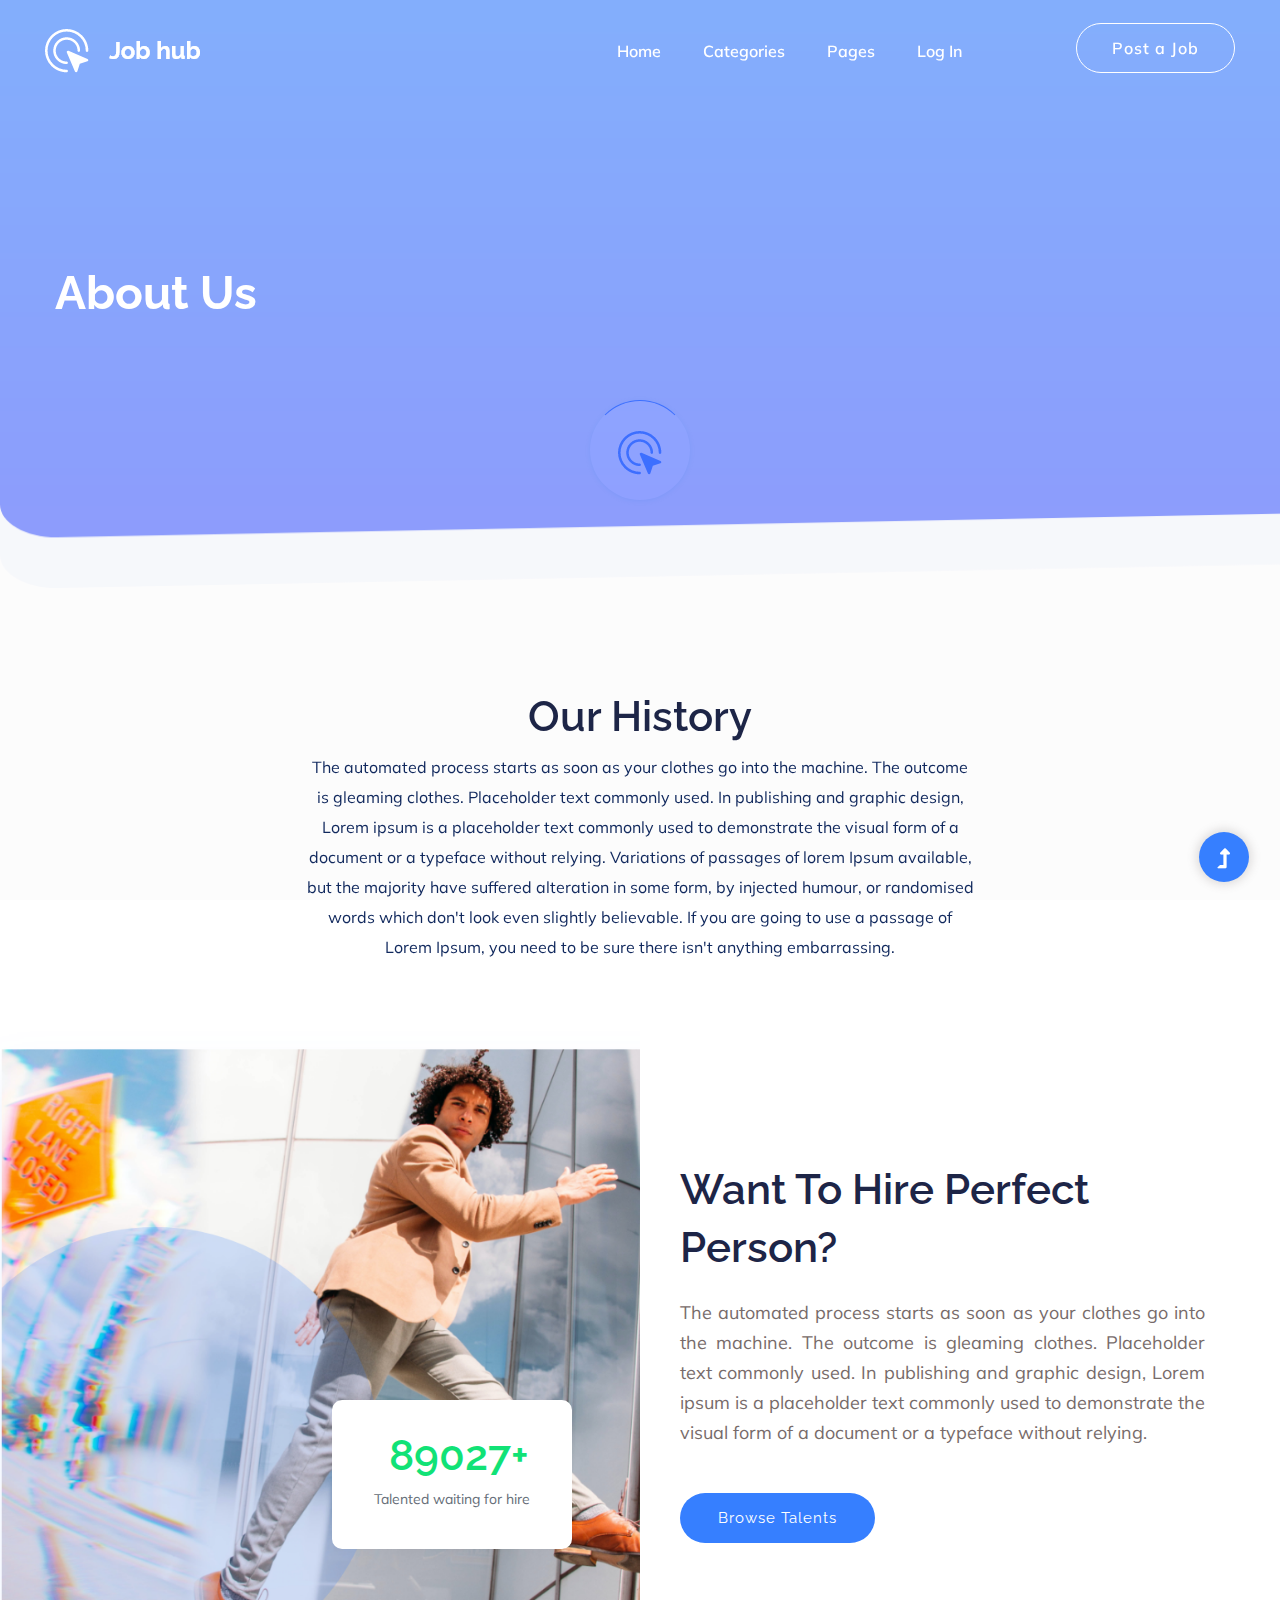
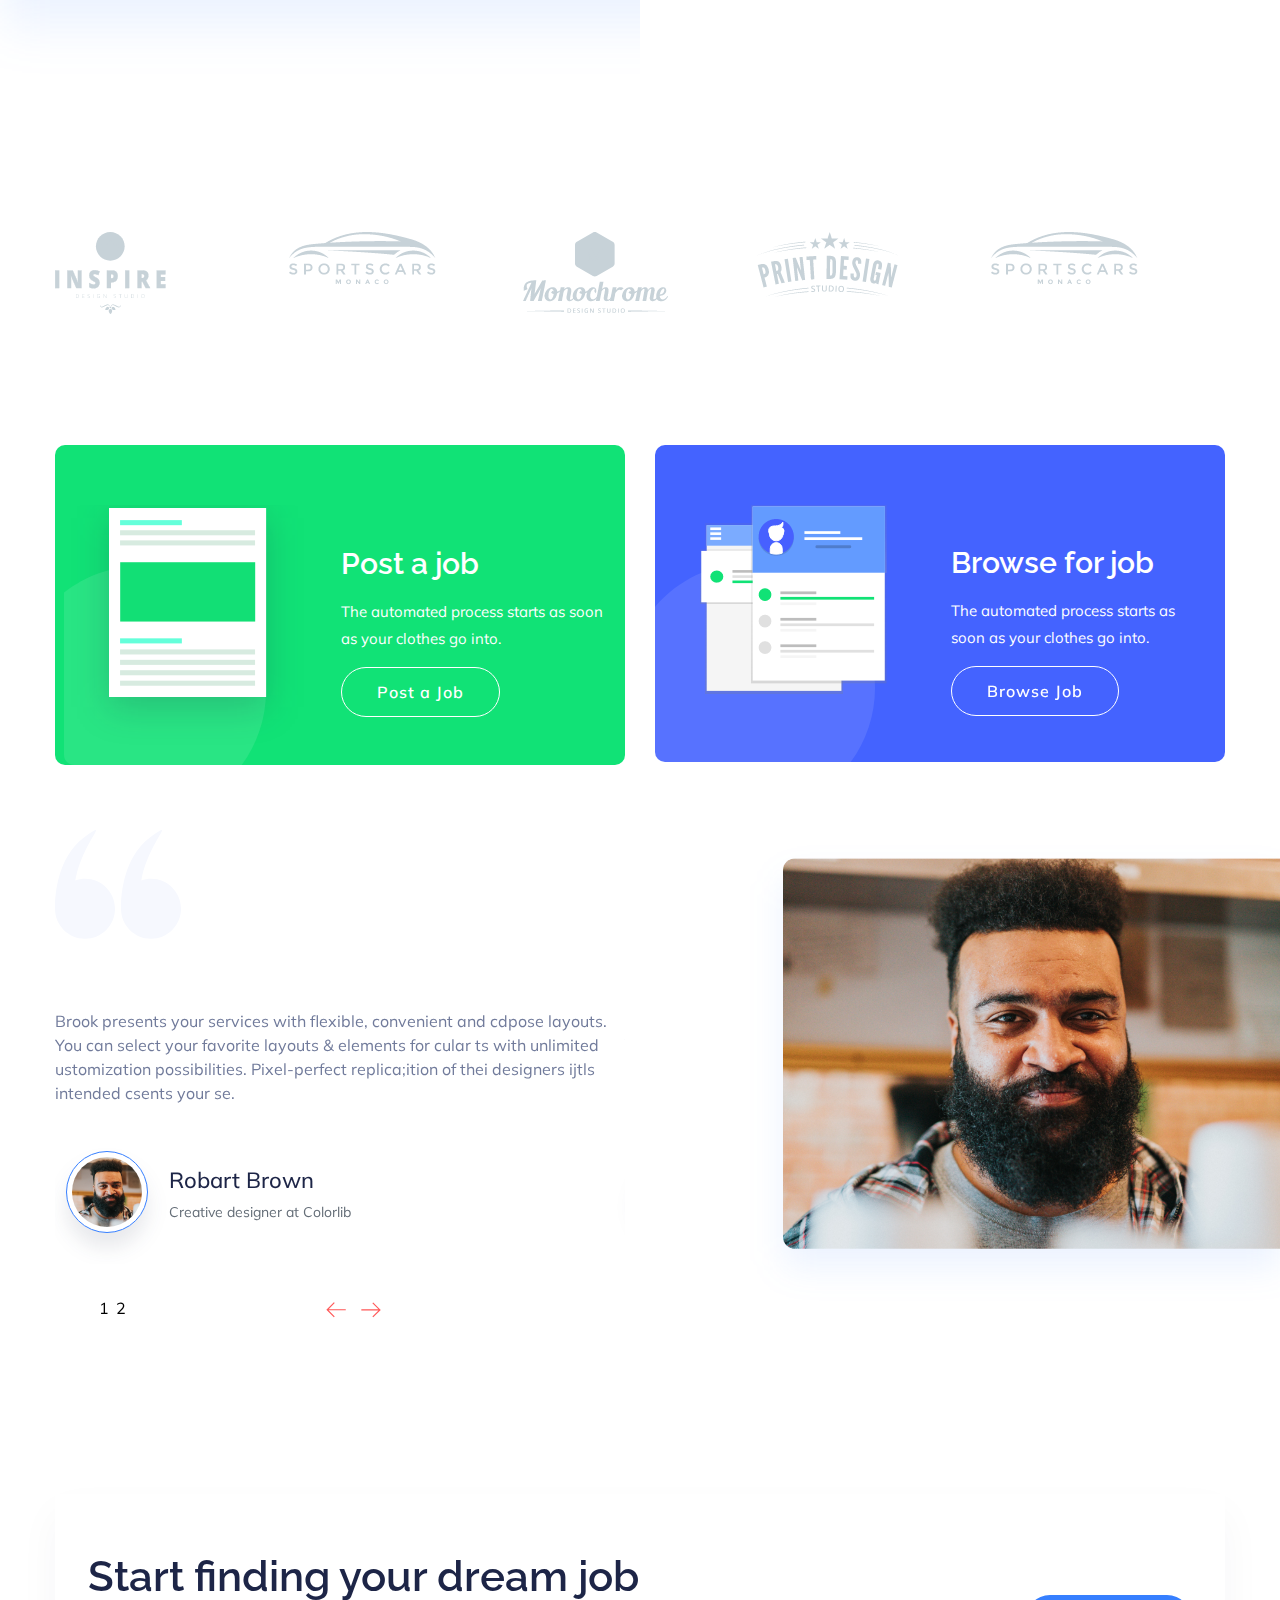
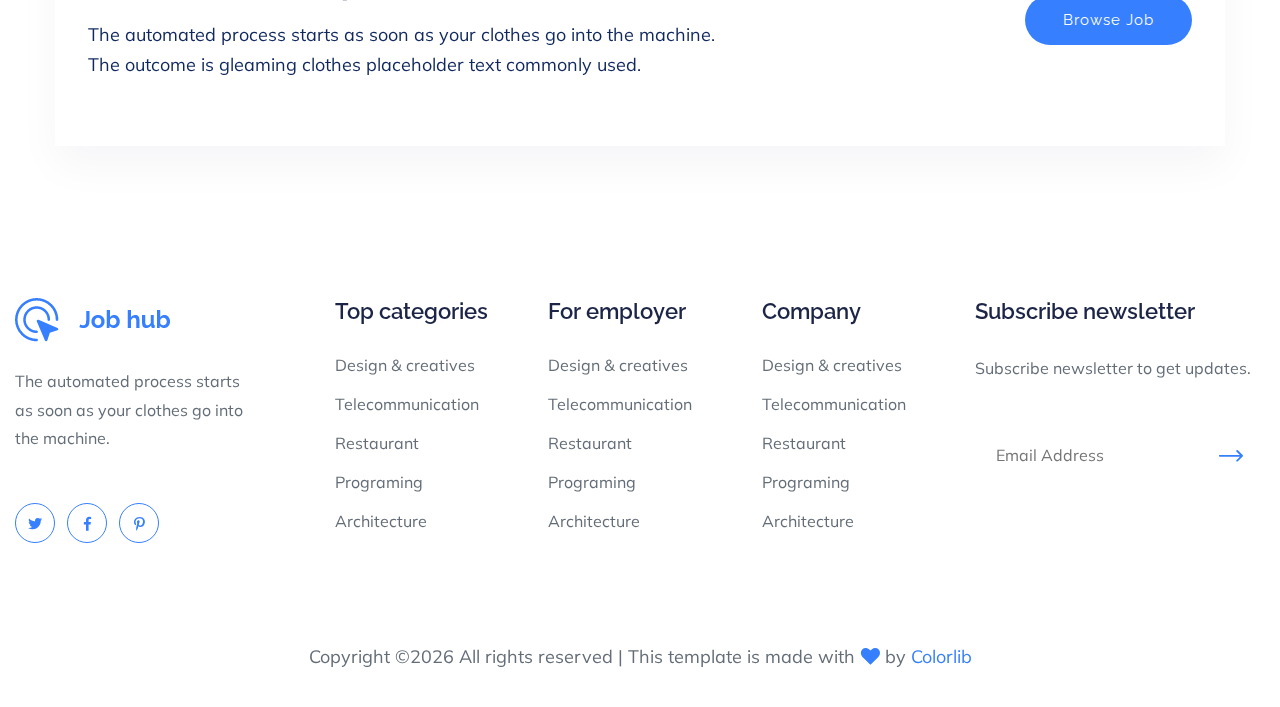
==== about.html @ 9e0176bd "first commit" ====
<!doctype html>
<html class="no-js" lang="zxx">
<head>
    <meta charset="utf-8">
    <meta http-equiv="x-ua-compatible" content="ie=edge">
    <title>Job board | Template</title>
    <meta name="description" content="">
    <meta name="viewport" content="width=device-width, initial-scale=1">
    <link rel="manifest" href="site.webmanifest">
    <link rel="shortcut icon" type="image/x-icon" href="assets/img/favicon.ico">

    <!-- CSS here -->
    <link rel="stylesheet" href="assets/css/bootstrap.min.css">
    <link rel="stylesheet" href="assets/css/owl.carousel.min.css">
    <link rel="stylesheet" href="assets/css/slicknav.css">
    <link rel="stylesheet" href="assets/css/flaticon.css">
    <link rel="stylesheet" href="assets/css/progressbar_barfiller.css">
    <link rel="stylesheet" href="assets/css/gijgo.css">
    <link rel="stylesheet" href="assets/css/animate.min.css">
    <link rel="stylesheet" href="assets/css/animated-headline.css">
    <link rel="stylesheet" href="assets/css/magnific-popup.css">
    <link rel="stylesheet" href="assets/css/fontawesome-all.min.css">
    <link rel="stylesheet" href="assets/css/themify-icons.css">
    <link rel="stylesheet" href="assets/css/slick.css">
    <link rel="stylesheet" href="assets/css/nice-select.css">
    <link rel="stylesheet" href="assets/css/style.css">
</head>
<body>
    <!-- ? Preloader Start -->
    <div id="preloader-active">
        <div class="preloader d-flex align-items-center justify-content-center">
            <div class="preloader-inner position-relative">
                <div class="preloader-circle"></div>
                <div class="preloader-img pere-text">
                    <img src="assets/img/logo/loder.png" alt="">
                </div>
            </div>
        </div>
    </div>
    <!-- Preloader Start -->
    <header>
        <!-- Header Start -->
        <div class="header-area header-transparent">
            <div class="main-header ">
                <div class="header-bottom  header-sticky">
                    <div class="container-fluid">
                        <div class="row align-items-center">
                            <!-- Logo -->
                            <div class="col-xl-2 col-lg-2">
                                <div class="logo">
                                    <a href="index.html"><img src="assets/img/logo/logo.png" alt=""></a>
                                </div>
                            </div>
                            <div class="col-xl-10 col-lg-10">
                                <div class="menu-wrapper  d-flex align-items-center justify-content-end">
                                    <!-- Main-menu -->
                                    <div class="main-menu d-none d-lg-block">
                                        <nav>
                                            <ul id="navigation">                                                                                          
                                                <li><a href="index.html">Home</a></li>
                                                <li><a href="categori.html">Categories</a></li>
                                                <li><a href="#">Pages</a>
                                                    <ul class="submenu">
                                                        <li><a href="about.html">about</a></li>
                                                        <li><a href="blog.html">Blog</a></li>
                                                        <li><a href="blog_details.html">Blog Details</a></li>
                                                        <li><a href="elements.html">Element</a></li>
                                                    </ul>
                                                </li>
                                                <li><a href="login.html">Log in</a></li>
                                            </ul>
                                        </nav>
                                    </div>
                                    <!-- Header-btn -->
                                    <div class="header-right-btn d-none d-lg-block ml-65">
                                        <a href="contact.html" class="border-btn">Post a Job</a>
                                    </div>
                                </div>
                            </div> 
                            <!-- Mobile Menu -->
                            <div class="col-12">
                                <div class="mobile_menu d-block d-lg-none"></div>
                            </div>
                        </div>
                    </div>
                </div>
            </div>
        </div>
        <!-- Header End -->
    </header>
    <main>
        <!-- Hero Area Start-->
        <div class="slider-area2">
            <div class="single-slider slider-height3 d-flex align-items-center">
                <div class="container">
                    <div class="row">
                        <div class="col-xl-8 col-lg-9">
                            <!-- Hero Caption -->
                            <div class="hero__caption hero__caption2">
                                <h1>About Us</h1>
                            </div>
                        </div>
                    </div>
                </div>
            </div>
        </div>
        <!--Hero Area End-->
        <!-- History -->
        <div class="about-history pb-top">
            <div class="container">
                <div class="row justify-content-center">
                    <div class="col-xl-7 col-lg-8">
                        <!-- Section Tittle -->
                        <div class="section-tittle text-center mb-40">
                            <h2>Our history</h2>
                            <p>The automated process starts as soon as your clothes go into the machine. The outcome is gleaming clothes. Placeholder text commonly used. In publishing and graphic design, Lorem ipsum is a placeholder text commonly used to demonstrate the visual form of a document or a typeface without relying. Variations of passages of lorem Ipsum available, but the majority have suffered alteration in some form, by injected humour, or randomised words which don't look even slightly believable. If you are going to use a passage of Lorem Ipsum, you need to be sure there isn't anything embarrassing.</p>
                        </div>
                    </div>
                </div>
            </div>
        </div>

        <!--? About Area Start-->
        <section class="about-area fix">
            <!--Right Contents  -->
            <div class="about-img">
                <div class="info-man text-center">
                    <div class="head-cap">
                        <h3>89027+</h3>
                    </div>
                    <p>Talented waiting for hire</p>
                </div>
            </div>
            <!-- left Contents -->
            <div class="about-details">
                <div class="right-caption">
                    <!-- Section Tittle -->
                    <div class="section-tittle mb-20">
                        <h2>Want to hire perfect person?</h2>
                    </div>
                    <div class="about-more">
                        <p class="mb-45 pera-bottom">The automated process starts as soon as your clothes go into the machine. The outcome is gleaming clothes. Placeholder text commonly used. In publishing and graphic design, Lorem ipsum is a placeholder text commonly used to demonstrate the visual form of a document or a typeface without relying.</p>
                        <a href="#" class="btn">Browse Talents</a>
                    </div>
                </div>
            </div>
        </section>
        <!-- About Area End-->

        <!--? Brand Area Start -->
        <div class="brand-area section-padding40">
            <div class="container">
                <div class="brand-active brand-border">
                    <div class="single-brand">
                        <img src="assets/img/gallery/brand1.png" alt="">
                    </div>
                    <div class="single-brand">
                        <img src="assets/img/gallery/brand2.png" alt="">
                    </div>
                    <div class="single-brand">
                        <img src="assets/img/gallery/brand3.png" alt="">
                    </div>
                    <div class="single-brand">
                        <img src="assets/img/gallery/brand4.png" alt="">
                    </div>
                    <div class="single-brand">
                        <img src="assets/img/gallery/brand2.png" alt="">
                    </div>
                    <div class="single-brand">
                        <img src="assets/img/gallery/brand5.png" alt="">
                    </div>
                    <div class="single-brand">
                        <img src="assets/img/gallery/brand4.png" alt="">
                    </div>
                    <div class="single-brand">
                        <img src="assets/img/gallery/brand4.png" alt="">
                    </div>
                </div>
            </div>
        </div>
        <!-- Brand Area End -->

        <!--? job Post Start -->
        <section class="job-post  pt-top section-bg2">
            <div class="container">
                <div class="row">
                    <div class="col-lg-6 ">
                        <div class="single-features mb-40 pt-60">
                            <div class="job-post-banner">
                                <img src="assets/img/gallery/job-pos-banner1.png" alt="">
                            </div>
                            <div class="features-caption">
                                <h3>Post a job</h3>
                                <p>The automated process starts as soon as your clothes go into.</p>
                                <a href="#" class="border-btn">Post a Job</a>
                            </div>
                        </div>
                    </div>
                    <div class="col-lg-6 ">
                        <div class="single-features single-features2 mb-40 pt-60">
                            <div class="job-post-banner">
                                <img src="assets/img/gallery/job-pos-banner2.png" alt="">
                            </div>
                            <div class="features-caption">
                                <h3>Browse for job</h3>
                                <p>The automated process starts as soon as your clothes go into.</p>
                                <a href="#" class="border-btn">Browse Job</a>
                            </div>
                        </div>
                    </div>
                </div>  
            </div>
        </section>
        <!-- job Post End -->
        <!--? Testimonial Area Start -->
        <section class="about-area2 testimonial-area fix">
            <div class="container">
                <div class="row align-items-center">
                    <div class=" col-lg-6 col-md-9 col-sm-9">
                        <div class="about-caption">
                            <!-- Testimonial Start -->
                            <div class="h1-testimonial-active dot-style">
                                <!-- Single Testimonial -->
                                <div class="single-testimonial">
                                    <div class="testimonial-caption">
                                        <img src="assets/img/icon/quotes-sign.png" alt="" class="quotes-sign">
                                        <p>Brook presents your services with flexible, convenient and cdpose layouts. You can select your favorite layouts & elements for cular ts with unlimited ustomization possibilities. Pixel-perfect replica;ition of thei designers ijtls intended csents your se.</p>
                                    </div>
                                    <!-- founder -->
                                    <div class="testimonial-founder d-flex align-items-center">
                                        <div class="founder-img">
                                            <img src="assets/img/icon/Homepage_testi.png" alt="">
                                        </div>
                                        <div class="founder-text">
                                            <span>Robart Brown</span>
                                            <p>Creative designer at Colorlib</p>
                                        </div>
                                    </div>
                                </div>
                                <!-- Single Testimonial -->
                                <div class="single-testimonial">
                                    <div class="testimonial-caption">
                                        <img src="assets/img/icon/quotes-sign.png" alt="" class="quotes-sign">
                                        <p>Brook presents your services with flexible, convenient and cdpose layouts. You can select your favorite layouts & elements for cular ts with unlimited ustomization possibilities. Pixel-perfect replica;ition of thei designers ijtls intended csents your se.</p>
                                    </div>
                                    <!-- founder -->
                                    <div class="testimonial-founder d-flex align-items-center">
                                        <div class="founder-img">
                                            <img src="assets/img/icon/Homepage_testi.png" alt="">
                                        </div>
                                        <div class="founder-text">
                                            <span>Robart Brown</span>
                                            <p>Creative designer at Colorlib</p>
                                        </div>
                                    </div>
                                </div>
                            </div>
                            <!-- Testimonial End -->
                        </div>
                    </div>
                </div>
            </div>
            <!-- about-img -->
            <div class="about-img2 pt-20">
                <img src="assets/img/gallery/testimonail.png" alt="">
            </div>
        </section>
        <!--? Testimonial Area End -->
        <!--? Want To work 01-->
        <section class="wantToWork-area">
            <div class="container">
                <div class="wants-wrapper w-padding2">
                    <div class="row align-items-center justify-content-between">
                        <div class="col-xl-7 col-lg-9 col-md-8">
                            <div class="wantToWork-caption wantToWork-caption2">
                                <h2>Start finding your dream job</h2>
                                <p>The automated process starts as soon as your clothes go into the machine. The outcome is gleaming clothes placeholder text commonly used.</p>
                            </div>
                        </div>
                        <div class="col-xl-2 col-lg-3 ">
                            <a href="#" class="btn f-right wantToWork-btn">Browse Job</a>
                        </div>
                    </div>
                </div>
            </div>
        </section>
        <!-- Want To work End -->
    </main>
    <footer>
        <div class="footer-wrappper pl-100 pr-100 section-bg" data-background="assets/img/gallery/footer-bg.png">
           <!-- Footer Start-->
           <div class="footer-area footer-padding">
               <div class="container-fluid">
                   <div class="row">
                       <div class="col-xl-3 col-lg-5 col-md-4 col-sm-6">
                           <div class="single-footer-caption mb-50">
                               <div class="single-footer-caption mb-30">
                                   <!-- logo -->
                                   <div class="footer-logo mb-25">
                                       <a href="index.html"><img src="assets/img/logo/logo2_footer.png" alt=""></a>
                                   </div>
                                   <div class="footer-tittle">
                                       <div class="footer-pera">
                                           <p>The automated process starts as  soon as your clothes go into the machine.</p>
                                       </div>
                                   </div>
                                   <!-- social -->
                                   <div class="footer-social">
                                       <a href="#"><i class="fab fa-twitter"></i></a>
                                       <a href="https://bit.ly/sai4ull"><i class="fab fa-facebook-f"></i></a>
                                       <a href="#"><i class="fab fa-pinterest-p"></i></a>
                                   </div>
                               </div>
                           </div>
                       </div>
                       <div class="col-xl-2 col-lg-3 col-md-4 col-sm-5">
                           <div class="single-footer-caption mb-50">
                               <div class="footer-tittle">
                                   <h4>Top categories</h4>
                                   <ul>
                                       <li><a href="#">Design & creatives</a></li>
                                       <li><a href="#">Telecommunication</a></li>
                                       <li><a href="#">Restaurant</a></li>
                                       <li><a href="#">Programing</a></li>
                                       <li><a href="#">Architecture</a></li>
                                   </ul>
                               </div>
                           </div>
                       </div>
                       <div class="col-xl-2 col-lg-3 col-md-4 col-sm-6">
                           <div class="single-footer-caption mb-50">
                               <div class="footer-tittle">
                                   <h4>For employer</h4>
                                   <ul>
                                       <li><a href="#">Design & creatives</a></li>
                                       <li><a href="#">Telecommunication</a></li>
                                       <li><a href="#">Restaurant</a></li>
                                       <li><a href="#">Programing</a></li>
                                       <li><a href="#">Architecture</a></li>
                                   </ul>
                               </div>
                           </div>
                       </div>
                       <div class="col-xl-2 col-lg-4 col-md-4 col-sm-6">
                           <div class="single-footer-caption mb-50">
                               <div class="footer-tittle">
                                   <h4>Company</h4>
                                   <ul>
                                       <li><a href="#">Design & creatives</a></li>
                                       <li><a href="#">Telecommunication</a></li>
                                       <li><a href="#">Restaurant</a></li>
                                       <li><a href="#">Programing</a></li>
                                       <li><a href="#">Architecture</a></li>
                                   </ul>
                               </div>
                           </div>
                       </div>
                       <div class="col-xl-3 col-lg-4 col-md-4 col-sm-6">
                           <div class="single-footer-caption mb-50">
                               <div class="footer-tittle mb-50">
                                   <h4>Subscribe newsletter</h4>
                                   <p>Subscribe newsletter to get updates.</p>
                               </div>
                               <!-- Form -->
                               <div class="footer-form" >
                                   <div id="mc_embed_signup">
                                       <form target="_blank" action="https://spondonit.us12.list-manage.com/subscribe/post?u=1462626880ade1ac87bd9c93a&amp;id=92a4423d01"
                                       method="get" class="subscribe_form relative mail_part">
                                       <input type="email" name="email" id="newsletter-form-email" placeholder="Email Address"
                                       class="placeholder hide-on-focus" onfocus="this.placeholder = ''"
                                       onblur="this.placeholder = ' Email Address '">
                                       <div class="form-icon">
                                           <button type="submit" name="submit" id="newsletter-submit"
                                           class="email_icon newsletter-submit button-contactForm"><img src="assets/img/gallery/form.png" alt=""></button>
                                       </div>
                                       <div class="mt-10 info"></div>
                                   </form>
                               </div>
                           </div>
                       </div>
                   </div>
               </div>
           </div>
       </div>
       <!-- footer-bottom area -->
       <div class="footer-bottom-area">
           <div class="container">
               <div class="footer-border">
                   <div class="row d-flex align-items-center">
                       <div class="col-xl-12 ">
                           <div class="footer-copy-right text-center">
                               <p><!-- Link back to Colorlib can't be removed. Template is licensed under CC BY 3.0. -->
                                  Copyright &copy;<script>document.write(new Date().getFullYear());</script> All rights reserved | This template is made with <i class="fa fa-heart" aria-hidden="true"></i> by <a href="https://colorlib.com" target="_blank">Colorlib</a>
                                  <!-- Link back to Colorlib can't be removed. Template is licensed under CC BY 3.0. --></p>
                              </div>
                          </div>
                      </div>
                  </div>
              </div>
          </div>
          <!-- Footer End-->
      </div>
  </footer>
  <!-- Scroll Up -->
  <div id="back-top" >
    <a title="Go to Top" href="#"> <i class="fas fa-level-up-alt"></i></a>
</div>

<!-- JS here -->

<script src="./assets/js/vendor/modernizr-3.5.0.min.js"></script>
<!-- Jquery, Popper, Bootstrap -->
<script src="./assets/js/vendor/jquery-1.12.4.min.js"></script>
<script src="./assets/js/popper.min.js"></script>
<script src="./assets/js/bootstrap.min.js"></script>
<!-- Jquery Mobile Menu -->
<script src="./assets/js/jquery.slicknav.min.js"></script>

<!-- Jquery Slick , Owl-Carousel Plugins -->
<script src="./assets/js/owl.carousel.min.js"></script>
<script src="./assets/js/slick.min.js"></script>
<!-- One Page, Animated-HeadLin -->
<script src="./assets/js/wow.min.js"></script>
<script src="./assets/js/animated.headline.js"></script>
<script src="./assets/js/jquery.magnific-popup.js"></script>

<!-- Date Picker -->
<script src="./assets/js/gijgo.min.js"></script>
<!-- Nice-select, sticky -->
<script src="./assets/js/jquery.nice-select.min.js"></script>
<script src="./assets/js/jquery.sticky.js"></script>
<!-- Progress -->
<script src="./assets/js/jquery.barfiller.js"></script>

<!-- counter , waypoint,Hover Direction -->
<script src="./assets/js/jquery.counterup.min.js"></script>
<script src="./assets/js/waypoints.min.js"></script>
<script src="./assets/js/jquery.countdown.min.js"></script>
<script src="./assets/js/hover-direction-snake.min.js"></script>

<!-- contact js -->
<script src="./assets/js/contact.js"></script>
<script src="./assets/js/jquery.form.js"></script>
<script src="./assets/js/jquery.validate.min.js"></script>
<script src="./assets/js/mail-script.js"></script>
<script src="./assets/js/jquery.ajaxchimp.min.js"></script>

<!-- Jquery Plugins, main Jquery -->	
<script src="./assets/js/plugins.js"></script>
<script src="./assets/js/main.js"></script>

</body>
</html>
---- assets/css/flaticon.css ----
/*
  	Flaticon icon font: Flaticon
  	Creation date: 02/06/2020 05:24
  	*/

@font-face {
  font-family: "Flaticon";
  src: url("../fonts/Flaticon.eot");
  src: url("../fonts/Flaticon.eot?#iefix") format("embedded-opentype"),
       url("../fonts/Flaticon.woff2") format("woff2"),
       url("../fonts/Flaticon.woff") format("woff"),
       url("../fonts/Flaticon.ttf") format("truetype"),
       url("../fonts/Flaticon.svg#Flaticon") format("svg");
  font-weight: normal;
  font-style: normal;
}

@media screen and (-webkit-min-device-pixel-ratio:0) {
  @font-face {
    font-family: "Flaticon";
    src: url("../fonts/Flaticon.svg#Flaticon") format("svg");
  }
}

[class^="flaticon-"]:before, [class*=" flaticon-"]:before,
[class^="flaticon-"]:after, [class*=" flaticon-"]:after {   
  font-family: Flaticon;
font-style: normal;
}

.flaticon-null:before { content: "\f100"; }
.flaticon-null-1:before { content: "\f101"; }
.flaticon-gear:before { content: "\f102"; }
.flaticon-think:before { content: "\f103"; }
---- assets/css/progressbar_barfiller.css ----
/* Custom Code skills */
.single-skill{
  display: flex;
}

.single-skill span {
	color: #79838b;
	font-size: 13px;
	font-weight: 300;
	letter-spacing: 0;
	margin-bottom: 14px;
	display: block;
}
.single-skill .bar-progress {
	width: 100%;
}
.single-skill .bar-title {
  width: 20%;
  margin-bottom: 19px;
}

.skills-content {
  padding-top: 200px;
  padding-left: 70px;
}

.skills-shape-bg {
  height: 651px;
  width: 868px;
  position: absolute;
  content: "";
  border: 2px solid #4d4d4d;
  left: 40%;
  top: 255px;
}

.skills-shape-bg::before {
  position: absolute;
  content: "";
  height: 465px;
  width: 300px;
  border: 2px solid #4d4d4d;
  left: -35%;
  top: 50%;
  transform: translateY(-50%);
  border-right: 0;
}



/* Default */
.barfiller {
	width: 100%;
	height: 10px;
	background: #f6f9fc;
  position: relative;
  border-radius: 5px;
}

.barfiller .fill {
  display: block;
  position: relative;
  width: 0px;
  height: 100%;
  background: #333;
  z-index: 1;
  border-radius: 5px;
}

.barfiller .tipWrap { display: none; }

.barfiller .tip {
  margin-top: -28px;
  padding: 2px 4px;
  font-size: 16px;
  color: #09cc7f;
  left: 0px;
  position: absolute;
  z-index: 2;
  background: transparent;
  font-weight: 800;
}

.barfiller .tip:after {
  border: solid;
  border-color: rgba(0,0,0,.8) transparent;
  border-width: 6px 6px 0 6px;
  content: "";
  display: block;
  position: absolute;
  left: 9px;
  top: 100%;
  z-index: 9;
  display: none;
  
}
---- assets/css/gijgo.css ----
.gj-button {
    background-color: #f5f5f5;
    border: 1px solid #ddd;
    color: #000;
    border-radius: 3px;
    padding: 6px 10px;
    cursor: pointer;
}

.gj-unselectable {
    -webkit-touch-callout: none;
    -webkit-user-select: none;
    -khtml-user-select: none;
    -moz-user-select: none;
    -ms-user-select: none;
    user-select: none;
}

.gj-row {
    display: -webkit-box;
    display: -ms-flexbox;
    display: flex;
    -ms-flex-wrap: wrap;
    flex-wrap: wrap;
}

.gj-margin-left-5 {
    margin-left: 5px;
}

.gj-margin-left-10 {
    margin-left: 10px;
}

.gj-width-full {
    width: 100%;
}

.gj-cursor-pointer {
    cursor: pointer;
}

.gj-text-align-center {
    text-align: center;
}

.gj-font-size-16 {
    font-size: 16px;
}

.gj-hidden {
    display: none;
}

/** Material Design */
.gj-button-md {
    background: 0 0;
    border: none;
    border-radius: 2px;
    color: rgba(0, 0, 0, 0.87);
    position: relative;
    height: 36px;
    margin: 0;
    min-width: 64px;
    padding: 0 16px;
    display: inline-block;
    font-family: "Roboto","Helvetica","Arial",sans-serif;
    font-size: 1rem;
    font-weight: 500;
    text-transform: uppercase;
    letter-spacing: 0;
    overflow: hidden;
    will-change: box-shadow;
    transition: box-shadow .2s cubic-bezier(.4,0,1,1),background-color .2s cubic-bezier(.4,0,.2,1),color .2s cubic-bezier(.4,0,.2,1);
    outline: none;
    cursor: pointer;
    text-decoration: none;
    text-align: center;
    line-height: 36px;
    vertical-align: middle;
    overflow: hidden;
    -webkit-user-select: none;
    -moz-user-select: none;
    -ms-user-select: none;
    user-select: none;
}

.gj-button-md:hover {
    background-color: rgba(158,158,158,.2);
}

.gj-button-md:disabled {
    color: rgba(0,0,0,.26);
    background: 0 0;
}

.gj-button-md .material-icons,
.gj-button-md .gj-icon {
    vertical-align: middle;
    /*font-size: 1.3rem;
    margin-right: 4px;*/
}

.gj-button-md.gj-button-md-icon {
    width: 24px;
    height: 31px;
    min-width: 24px;
    padding: 0px;
    display: table;
}

.gj-button-md.gj-button-md-icon .material-icons,
.gj-button-md.gj-button-md-icon .gj-icon {
    display: table-cell;
    margin-right: 0px;
    width: 24px;
    height: 24px;
}

.gj-button-md.active {
    background-color: rgba(158,158,158,.4);
}

.gj-button-md-group {
    position: relative;
    display: inline-block;
    vertical-align: middle;
}
.gj-textbox-md {
	/* border: none; */
	/* border-bottom: 1px solid rgba(0,0,0,.42); */
	display: block;
	font-family: "Helvetica","Arial",sans-serif;
	font-size: 16px;
	line-height: 16px;
	/* padding: 4px 0px; */
	margin: 0;
	/* width: 100%; */
	background: 0 0;
	/* text-align: ; */
	color: rgba(0,0,0,.87);
	padding-left: 44px;
	border: 1px solid #dca73a;
	/* padding: 15px 15px; */
	/* text-align: center; */
	width: 177px;
	height: 55px;
	border-radius: 5px;
}
.gj-textbox-md:focus,
.gj-textbox-md:active {
    /* border-bottom: 2px solid rgba(0,0,0,.42); */
    outline: none;
}

.gj-textbox-md::placeholder {
    color: #8e8e8e;
}

.gj-textbox-md:-ms-input-placeholder {
    color: #8e8e8e;
}

.gj-textbox-md::-ms-input-placeholder {
    color: #8e8e8e;
}

.gj-md-spacer-24 {
    min-width: 24px;
    width: 24px;
    display: inline-block;
}

.gj-md-spacer-32 {
    min-width: 32px;
    width: 32px;
    display: inline-block;
}

.gj-modal {
    position: fixed;
    top: 0;
    right: 0;
    bottom: 0;
    left: 0;
    z-index: 1203;
    display: none;
    overflow: hidden;
    -webkit-overflow-scrolling: touch;
    outline: 0;
    background-color: rgba(0, 0, 0, 0.54118);
    transition: 200ms ease opacity;
    will-change: opacity;
}

/* List */
ul.gj-list li [data-role="wrapper"] {
    display: table;
    width: 100%;
}

ul.gj-list li [data-role="checkbox"] {
    display: table-cell;
    vertical-align:middle;
    text-align:center;
}

ul.gj-list li [data-role="image"] {
    display: table-cell;
    vertical-align:middle;
    text-align:center;
}

ul.gj-list li [data-role="display"] {
    display: table-cell;
    vertical-align:middle;
    cursor: pointer;
}

ul.gj-list li [data-role="display"]:empty:before {
  content: "\200b"; /* unicode zero width space character */
}

/* List - Bootstrap */
ul.gj-list-bootstrap {
    padding-left: 0px;
    margin-bottom: 0px;
}

ul.gj-list-bootstrap li {
    padding: 0px;
}

ul.gj-list-bootstrap li [data-role="wrapper"] {
    padding: 0px 10px;
}

ul.gj-list-bootstrap li [data-role="checkbox"] {
    width: 24px;
    padding: 3px;
}

ul.gj-list-bootstrap li [data-role="image"] {
    width: 24px;
    height: 24px;
}

ul.gj-list-bootstrap li [data-role="display"] {
    padding: 8px 0px 8px 4px;
}

.list-group-item.active ul li, .list-group-item.active:focus ul li, .list-group-item.active:hover ul li {
    text-shadow: none;
    color:initial;
}

/* List - Material Design */
ul.gj-list-md {
    padding: 0px;
    list-style: none;
    list-style-type: none;
    line-height: 24px;
    letter-spacing: 0;
    color: #616161; /* Gray 700 */
}

ul.gj-list-md li {
    display: list-item;
    list-style-type: none;
    padding: 0px;
    min-height: unset;
    box-sizing: border-box;
    align-items: center;
    cursor: default;
    overflow: hidden;

    font-family: "Roboto","Helvetica","Arial",sans-serif;
    font-size: 16px;
    font-weight: 400;
    letter-spacing: .04em;
    line-height: 1;
    
    -webkit-flex-direction: row;
    -ms-flex-direction: row;
    flex-direction: row;
    -webkit-flex-wrap: nowrap;
    -ms-flex-wrap: nowrap;
    flex-wrap: nowrap;
}

ul.gj-list-md li [data-role="checkbox"] {
    height: 24px;
    width: 24px;
}

ul.gj-list-md li [data-role="image"] {
    height: 24px;
    width: 24px;
}

ul.gj-list-md li [data-role="display"] {
    padding: 8px 0px 8px 5px;
    order: 0;
    flex-grow: 2;
    text-decoration: none;
    box-sizing: border-box;
    align-items: center;
    text-align: left;
    color: rgba(0,0,0,.87);
}

ul.gj-list-md li.disabled>[data-role="wrapper"]>[data-role="display"] {
    color: #9E9E9E; /* Gray 500 */
}

.gj-list-md-active {
    background: #e0e0e0;
    color: #3f51b5;
}


/* Picker */
.gj-picker {
    position: absolute;
    z-index: 1203;
    background-color: #fff;
}

.gj-picker .selected {
    color: #fff;
}

/* Material Design */
.gj-picker-md {
    font-family: "Roboto","Helvetica","Arial",sans-serif;
    font-size: 16px;
    font-weight: 400;
    letter-spacing: .04em;
    line-height: 1;
    color: rgba(0,0,0,.87);
    border: 1px solid #E0E0E0;
}

.gj-modal .gj-picker-md {
    border: 0px;
}

.gj-picker-md [role="header"] {
    color: rgba(255, 255, 255, 0.54);
    display: flex;
    background: #2196f3;
    align-items: baseline;
    user-select: none;
    justify-content: center;
}

.gj-picker-md [role="footer"] {
    float: right;
    padding: 10px;
}

.gj-picker-md [role="footer"] button.gj-button-md {
    color: #2196f3;
    font-weight: bold;
    font-size: 13px;
}

/* Bootstrap */
.gj-picker-bootstrap {
    border-radius: 4px;
    border: 1px solid #E0E0E0;
}

.gj-picker-bootstrap .selected {
    color: #888;
}

.gj-picker-bootstrap [role="header"] {
    background: #eee;
    color: #AAA;
}
@font-face {
    font-family: 'gijgo-material';
    src: url('../fonts/gijgo-material.eot?235541');
    src: url('../fonts/gijgo-material.eot?235541#iefix') format('embedded-opentype'), url('../fonts/gijgo-material.ttf?235541') format('truetype'), url('../fonts/gijgo-material.woff?235541') format('woff'), url('../fonts/gijgo-material.svg?235541#gijgo-material') format('svg');
    font-weight: normal;
    font-style: normal;
}

.gj-icon {
    /* use !important to prevent issues with browser extensions that change fonts */
    font-family: 'gijgo-material' !important;
    font-size: 24px;
    speak: none;
    font-style: normal;
    font-weight: normal;
    font-variant: normal;
    text-transform: none;
    line-height: 1;
    /* Enable Ligatures ================ */
    letter-spacing: 0;
    -webkit-font-feature-settings: "liga";
    -moz-font-feature-settings: "liga=1";
    -moz-font-feature-settings: "liga";
    -ms-font-feature-settings: "liga" 1;
    font-feature-settings: "liga";
    -webkit-font-variant-ligatures: discretionary-ligatures;
    font-variant-ligatures: discretionary-ligatures;
    /* Better Font Rendering =========== */
    -webkit-font-smoothing: antialiased;
    -moz-osx-font-smoothing: grayscale;
}

.gj-icon.undo:before {
    content: "\e900";
}

.gj-icon.vertical-align-top:before {
    content: "\e901";
}

.gj-icon.vertical-align-center:before {
    content: "\e902";
}

.gj-icon.vertical-align-bottom:before {
    content: "\e903";
}

.gj-icon.arrow-dropup:before {
    content: "\e904";
}

.gj-icon.clock:before {
    content: "\e905";
}

.gj-icon.refresh:before {
    content: "\e906";
}

.gj-icon.last-page:before {
    content: "\e907";
}

.gj-icon.first-page:before {
    content: "\e908";
}

.gj-icon.cancel:before {
    content: "\e909";
}

.gj-icon.clear:before {
    content: "\e90a";
}

.gj-icon.check-circle:before {
    content: "\e90b";
}

.gj-icon.delete:before {
    content: "\e90c";
}

.gj-icon.arrow-upward:before {
    content: "\e90d";
}

.gj-icon.arrow-forward:before {
    content: "\e90e";
}

.gj-icon.arrow-downward:before {
    content: "\e90f";
}

.gj-icon.arrow-back:before {
    content: "\e910";
}

.gj-icon.list-numbered:before {
    content: "\e911";
}

.gj-icon.list-bulleted:before {
    content: "\e912";
}

.gj-icon.indent-increase:before {
    content: "\e913";
}

.gj-icon.indent-decrease:before {
    content: "\e914";
}

.gj-icon.redo:before {
    content: "\e915";
}

.gj-icon.align-right:before {
    content: "\e916";
}

.gj-icon.align-left:before {
    content: "\e917";
}

.gj-icon.align-justify:before {
    content: "\e918";
}

.gj-icon.align-center:before {
    content: "\e919";
}

.gj-icon.strikethrough:before {
    content: "\e91a";
}

.gj-icon.italic:before {
    content: "\e91b";
}

.gj-icon.underlined:before {
    content: "\e91c";
}

.gj-icon.bold:before {
    content: "\e91d";
}

.gj-icon.arrow-dropdown:before {
    content: "\e91e";
}

.gj-icon.done:before {
    content: "\e91f";
}

.gj-icon.pencil:before {
    content: "\e920";
}

.gj-icon.minus:before {
    content: "\e921";
}

.gj-icon.plus:before {
    content: "\e922";
}

.gj-icon.chevron-up:before {
    content: "\e923";
}

.gj-icon.chevron-right:before {
    content: "\e924";
}

.gj-icon.chevron-down:before {
    content: "\e925";
}

.gj-icon.chevron-left:before {
    content: "\e926";
}

.gj-icon.event:before {
    content: "\e927";
}
.gj-draggable {
    cursor: move;
}
.gj-resizable-handle {
    position: absolute;
    font-size: 0.1px;
    display: block;
    -ms-touch-action: none;
    touch-action: none;
    z-index: 1203;
}

.gj-resizable-n {
    cursor: n-resize;
    height: 7px;
    width: 100%;
    top: -5px;
    left: 0;
}
.gj-resizable-e {
    cursor: e-resize;
    width: 7px;
    right: -5px;
    top: 0;
    height: 100%;
}
.gj-resizable-s {
    cursor: s-resize;
    height: 7px;
    width: 100%;
    bottom: -5px;
    left: 0;
}
.gj-resizable-w {
	cursor: w-resize;
	width: 7px;
	left: -5px;
	top: 0;
	height: 100%;
}
.gj-resizable-se {
	cursor: se-resize;
	width: 12px;
	height: 12px;
	right: 1px;
	bottom: 1px;
}
.gj-resizable-sw {
	cursor: sw-resize;
	width: 9px;
	height: 9px;
	left: -5px;
	bottom: -5px;
}
.gj-resizable-nw {
	cursor: nw-resize;
	width: 9px;
	height: 9px;
	left: -5px;
	top: -5px;
}
.gj-resizable-ne {
	cursor: ne-resize;
	width: 9px;
	height: 9px;
	right: -5px;
	top: -5px;
}

.gj-dialog-footer {
    position: absolute;
    bottom: 0px;
    width: 100%;
    margin-top: 0px;
}

.gj-dialog-scrollable [data-role="body"] {
    overflow-x: hidden;
    overflow-y: scroll;
}

/** Bootstrap 3 **/
.gj-dialog-bootstrap {
    overflow: hidden;
    z-index: 1202;
}

.gj-dialog-bootstrap [data-role="title"] {
    display: inline;
}
.gj-dialog-bootstrap [data-role="close"] {
    line-height: 1.42857143;
}

/** Bootstrap 4 **/
.gj-dialog-bootstrap4 {
    overflow: hidden;
    z-index: 1202;
}

.gj-dialog-bootstrap4 [data-role="title"] {
    display: inline;
}
.gj-dialog-bootstrap4 [data-role="close"] {
    line-height: 1.5;
}

/** Material Design **/
.gj-dialog-md {
    background-color: #FFF;
    overflow: hidden;
    border: none;
    box-shadow: 0 11px 15px -7px rgba(0,0,0,.2), 0 24px 38px 3px rgba(0,0,0,.14), 0 9px 46px 8px rgba(0,0,0,.12);
    box-sizing: border-box;
    position: relative;
    display: -webkit-box;
    display: -webkit-flex;
    display: -ms-flexbox;
    display: flex;
    -webkit-box-orient: vertical;
    -webkit-box-direction: normal;
    -webkit-flex-direction: column;
    -ms-flex-direction: column;
    flex-direction: column;
    -webkit-background-clip: padding-box;
    background-clip: padding-box;
    outline: 0;
    z-index: 1202;
}

.gj-dialog-md-header {
    padding: 24px 24px 0px 24px;
    font-family: "Roboto","Helvetica","Arial",sans-serif;
}

.gj-dialog-md-title {
    margin: 0;
    font-weight: 400;
    display: inline;
    line-height: 28px;
    font-size: 20px;
}

.gj-dialog-md-close {
    -webkit-appearance: none;
    padding: 0;
    cursor: pointer;
    background: 0 0;
    border: 0;
    float: right;
    line-height: 28px;
    font-size: 28px;
}

.gj-dialog-md-body {
    padding: 20px 24px 24px 24px;
    color: rgba(0,0,0,.54);
    font-family: "Helvetica","Arial",sans-serif;
    font-size: 14px;
    font-weight: 400;
    line-height: 20px;
}

.gj-dialog-md-footer {
    padding: 8px 8px 8px 24px;
    display: -webkit-flex;
    display: -ms-flexbox;
    display: flex;
    -webkit-flex-direction: row-reverse;
    -ms-flex-direction: row-reverse;
    flex-direction: row-reverse;
    -webkit-flex-wrap: wrap;
    -ms-flex-wrap: wrap;
    flex-wrap: wrap;

    box-sizing: border-box;
}

.gj-dialog-md-footer>*:first-child {
    margin-right: 0;
}

.gj-dialog-md-footer>* {
    margin-right: 8px;
    height: 36px;
}
DIV.gj-grid-wrapper {
    margin: auto;
    position: relative;
    clear:both;
    z-index: 1;
}

TABLE.gj-grid {
    margin: auto;    
    border-collapse: collapse;
    width: 100%;
    table-layout: fixed;
}

TABLE.gj-grid THEAD TH [data-role="selectAll"] {
    margin: auto;
}

TABLE.gj-grid THEAD TH [data-role="title"] {
    display: inline-block;
}

TABLE.gj-grid THEAD TH [data-role="sorticon"] {
    display: inline-block;
}

TABLE.gj-grid THEAD TH {
    overflow: hidden;
    text-overflow: ellipsis;
}

TABLE.gj-grid.autogrow-header-row THEAD TH {
    overflow: auto;
    text-overflow: initial;
    white-space: pre-wrap;
    -ms-word-break: break-word;
    word-break: break-word;
}

TABLE.gj-grid > tbody > tr > td {
    overflow: hidden;
    position: relative;
}

table.gj-grid tbody div[data-role="display"] {
    vertical-align: middle;
    text-indent: 0;
    white-space: pre-wrap;
    -ms-word-break: break-word;
    word-break: break-word;
}

table.gj-grid.fixed-body-rows tbody div[data-role="display"] {
    overflow: hidden;
    text-overflow: ellipsis;
    white-space: nowrap;
    -ms-word-break: initial;
    word-break: initial;
}

table.gj-grid tfoot DIV[data-role="display"] {
    vertical-align: middle;
    text-indent: 0;
    display: flex;
}

TABLE.gj-grid .fa {
    padding: 2px;
}

TABLE.gj-grid > tbody > tr > td > div {
    padding: 2px;
    overflow: hidden;
}

DIV.gj-grid-wrapper DIV.gj-grid-loading-cover
{
    background: #BBBBBB;
    opacity: 0.5;
    position: absolute;
    vertical-align: middle;
}

DIV.gj-grid-wrapper DIV.gj-grid-loading-text
{
    position: absolute;
    font-weight: bold;
}

/* Bootstrap Theme */
table.gj-grid-bootstrap thead th {
    background-color: #f5f5f5;
    vertical-align:middle;
}

table.gj-grid-bootstrap thead th [data-role="sorticon"] {
    margin-left: 5px;
}

table.gj-grid-bootstrap thead th [data-role="sorticon"] i.gj-icon,
table.gj-grid-bootstrap thead th [data-role="sorticon"] i.material-icons {
    position: absolute;
    font-size: 20px;
    top: 15px;
}

table.gj-grid-bootstrap tbody tr td div[data-role="display"] {
    padding: 0px;
}

.gj-grid-bootstrap-4 .gj-checkbox-bootstrap {
    display: inline-block;
    padding-top: 2px;
}

.gj-grid-bootstrap-4 tbody tr.active {
    background-color: rgba(0,0,0,.075);
}

/* Material Design Theme */
.gj-grid-md {
    position: relative;
    border: 1px solid #e0e0e0;
    border-collapse: collapse;
    white-space: nowrap;
    font-size: 13px;
    font-family: "Roboto","Helvetica","Arial",sans-serif;
    background-color: #fff;
}

.gj-grid-md td:first-of-type, .gj-grid-md th:first-of-type {
    padding-left: 24px;
}

.gj-grid-md th {
    position: relative;
    vertical-align: bottom;
    font-weight: 700;
    line-height: 31px;
    letter-spacing: 0;
    height: 56px;
    font-size: 12px;
    color: rgba(0,0,0,.54);
    padding-bottom: 8px;
    box-sizing: border-box;
    padding: 12px 18px;
    text-align: right;
}

.gj-grid-md td {
    position: relative;
    height: 48px;
    border-top: 1px solid #e0e0e0;
    border-bottom: 1px solid #e0e0e0;
    padding: 12px 18px;
    box-sizing: border-box;
    text-align: left;
    color: rgba(0,0,0,.87);
}

.gj-grid-md tbody tr {
    position: relative;
    height: 48px;
    transition-duration: .28s;
    transition-timing-function: cubic-bezier(.4,0,.2,1);
    transition-property: background-color;
}

.gj-grid-md tbody tr:hover {
    background-color: #EEEEEE; /* Gray 200 */
}

.gj-grid-md tbody tr.gj-grid-md-select {
    background-color: #F5F5F5; /* Grey 100 */
}


table.gj-grid-md thead th [data-role="sorticon"] {
    margin-left: 5px;
}

table.gj-grid-md thead th [data-role="sorticon"] i.gj-icon,
table.gj-grid-md thead th [data-role="sorticon"] i.material-icons {
    position: absolute;
    font-size: 16px;
    top: 19px;
}

table.gj-grid-md thead th.gj-grid-select-all {
    padding-bottom: 3px;
}
/* Hide all prioritized columns by default */
@media only all {
	th.display-1120,
	td.display-1120,
	th.display-960,
	td.display-960,
	th.display-800,
	td.display-800,
	th.display-640,
	td.display-640,
	th.display-480,
	td.display-480,
	th.display-320,
	td.display-320 {
		display: none;
	}
}

/* Show at 320px (20em x 16px) */
@media screen and (min-width: 20em) {
	TABLE.gj-grid-bootstrap th.display-320,
	TABLE.gj-grid-bootstrap td.display-320 {
		display: table-cell;
	}
}
/* Show at 480px (30em x 16px) */
@media screen and (min-width: 30em) {
	TABLE.gj-grid-bootstrap th.display-480,
	TABLE.gj-grid-bootstrap td.display-480 {
		display: table-cell;
	}
}
/* Show at 640px (40em x 16px) */
@media screen and (min-width: 40em) {
	TABLE.gj-grid-bootstrap th.display-640,
	TABLE.gj-grid-bootstrap td.display-640 {
		display: table-cell;
	}
}
/* Show at 800px (50em x 16px) */
@media screen and (min-width: 50em) {
	TABLE.gj-grid-bootstrap th.display-800,
	TABLE.gj-grid-bootstrap td.display-800 {
		display: table-cell;
	}
}
/* Show at 960px (60em x 16px) */
@media screen and (min-width: 60em) {
	TABLE.gj-grid-bootstrap th.display-960,
	TABLE.gj-grid-bootstrap td.display-960 {
		display: table-cell;
	}
}
/* Show at 1,120px (70em x 16px) */
@media screen and (min-width: 70em) {
	TABLE.gj-grid-bootstrap th.display-1120,
	TABLE.gj-grid-bootstrap td.display-1120 {
		display: table-cell;
	}
}

/* Material Design Theme */
.gj-grid-md tfoot tr th {
    padding-right: 14px;
}

.gj-grid-md tfoot tr[data-role="pager"] .gj-grid-mdl-pager-label {
    padding-left: 5px;
    padding-right: 5px;
}

.gj-grid-md tfoot tr[data-role="pager"] .gj-dropdown-md {
    margin-left: 12px;
}

.gj-grid-md tfoot tr[data-role="pager"] .gj-dropdown-md [role="presenter"] {
    font-size: 12px;
    font-weight: bold;
    color: rgba(0,0,0,.54);
}

.gj-grid-md tfoot tr[data-role="pager"] .gj-dropdown-md [role="presenter"] [role="display"] {
    text-align: right;
}

.gj-grid-md tfoot tr[data-role="pager"] .gj-grid-md-limit-select {
    margin-left: 10px;
    font-size: 12px;
    font-weight: bold;
    color: rgba(0,0,0,.54);
}

/* Bootstrap */
.gj-grid-bootstrap tfoot tr[data-role="pager"] th {
    line-height: 30px;
    background-color: #f5f5f5;
}

.gj-grid-bootstrap tfoot tr[data-role="pager"] th > div > div {
    margin-right: 5px;
}

.gj-grid-bootstrap tfoot tr[data-role="pager"] th > div > button {
    margin-right: 5px;
}

.gj-grid-bootstrap-4 tfoot tr[data-role="pager"] th > div button {
    height: 34px;
}

.gj-grid-bootstrap-4 tfoot tr[data-role="pager"] th div .gj-dropdown-bootstrap-4 .gj-dropdown-expander-mi .gj-icon {
    top: 5px;
}

.gj-grid-bootstrap-3 tfoot tr[data-role="pager"] th > div > input {
    margin-right: 5px;
    width: 40px;
    text-align: right;
    display: inline-block;
    font-weight: bold;
}

.gj-grid-bootstrap-4 tfoot tr[data-role="pager"] th > div > div.input-group {
    width: 40px;
}

.gj-grid-bootstrap-4 tfoot tr[data-role="pager"] th > div > div.input-group input {
    text-align: right;
    font-weight: bold;
    height: 34px;
    padding-top: 2px;
    padding-bottom: 6px;
}

.gj-grid-bootstrap tfoot tr[data-role="pager"] th > div > select {
    display: inline-block;
    margin-right: 5px;
    width: 60px;
}

.gj-grid-bootstrap tfoot tr[data-role="pager"] th .gj-dropdown-bootstrap .gj-list-bootstrap [data-role="display"] {
    line-height: 14px;
}

.gj-grid-bootstrap tfoot tr[data-role="pager"] th .gj-dropdown-bootstrap [role="presenter"] [role="display"] {
    font-weight: bold;
}

.gj-grid-bootstrap tfoot tr[data-role="pager"] th .gj-dropdown-bootstrap-3 [role="presenter"] {
    padding: 2px 8px;
}

.gj-grid-bootstrap tfoot tr[data-role="pager"] th .gj-dropdown-bootstrap-4 [role="presenter"] {
    padding: 1px 8px;
}
.gj-grid thead tr th div.gj-grid-column-resizer-wrapper {
    position: relative;
    width: 100%;
    height: 0px; 
    top: 0px; 
    left: 0px; 
    padding: 0px;
}

span.gj-grid-column-resizer {
    position: absolute;
    right: 0px;
    width: 10px;
    top: -100px;
    height: 300px;
    z-index: 1203;
    cursor: e-resize;
}

.gj-grid-resize-cursor {
    cursor: e-resize;
}
.gj-grid-md tbody tr.gj-grid-top-border td {
  border-top: 2px solid #777;
}
.gj-grid-md tbody tr.gj-grid-bottom-border td {
  border-bottom: 2px solid #777;
}

.gj-grid-bootstrap tbody tr.gj-grid-top-border td {
  border-top: 2px solid #777;
}
.gj-grid-bootstrap tbody tr.gj-grid-bottom-border td {
  border-bottom: 2px solid #777;
}
.gj-grid-md thead tr th.gj-grid-left-border,
.gj-grid-md tbody tr td.gj-grid-left-border
{
    border-left: 3px solid #777;
}
.gj-grid-md thead tr th.gj-grid-right-border,
.gj-grid-md tbody tr td.gj-grid-right-border
{
    border-right: 3px solid #777;
}

.gj-grid-bootstrap thead tr th.gj-grid-left-border,
.gj-grid-bootstrap tbody tr td.gj-grid-left-border
{
    border-left: 5px solid #ddd;
}
.gj-grid-bootstrap thead tr th.gj-grid-right-border,
.gj-grid-bootstrap tbody tr td.gj-grid-right-border
{
    border-right: 5px solid #ddd;
}
.gj-dirty {
    position: absolute;
    top: 0px;
    left: 0px;
    border-style: solid;
    border-width: 3px;
    border-color: #f00 transparent transparent #f00;
    padding: 0;
    overflow: hidden;
    vertical-align: top;
}

/* Material Design */
.gj-grid-md tbody tr td.gj-grid-management-column {
    padding: 3px;
}

.gj-grid-md tbody tr td[data-mode="edit"] {
    padding: 0px 18px;
}

.gj-grid-md tbody .gj-dropdown-md [role="presenter"] [role="display"] {
    padding: 0px;
}

/* Bootstrap */
.gj-grid-bootstrap tbody tr td[data-mode="edit"] {
    padding: 0px;
}

.gj-grid-bootstrap tbody tr td[data-mode="edit"] [data-role="edit"] {
    padding: 0px;
}

/* Bootstrap 3 */
.gj-grid-bootstrap-3 tbody tr td.gj-grid-management-column {
    padding: 3px;
}

.gj-grid-bootstrap-3 tbody tr td[data-mode="edit"] {
    height: 38px;
}

.gj-grid-bootstrap-3 tbody tr td[data-mode="edit"] [data-role="edit"] input[type="text"] {
    height: 37px;
    padding: 8px;
}

.gj-grid-bootstrap-3 tbody tr td[data-mode="edit"] .gj-dropdown-bootstrap [role="presenter"] {
    border: 0px;
    border-radius: 0px;
    height: 37px;
    padding-left: 8px;
}

.gj-grid-bootstrap-3 tbody tr td[data-mode="edit"] .gj-datepicker-bootstrap {
    height: 37px;
}

.gj-grid-bootstrap-3 tbody tr td[data-mode="edit"] .gj-datepicker-bootstrap [role="input"] {
    height: 37px;
    border:0px;
    border-radius: 0px;
}

.gj-grid-bootstrap-3 tbody tr td[data-mode="edit"] .gj-datepicker-bootstrap [role="right-icon"] {
    border:0px;
    border-radius: 0px;
}

.gj-grid-bootstrap-3 tbody tr td[data-mode="edit"] .gj-checkbox-bootstrap {
    display: inline-block;
    padding-top: 10px;
    height: 32px;
}

/* Bootstrap 4 */
.gj-grid-bootstrap-4 tbody tr td.gj-grid-management-column {
    padding: 6px;
}

.gj-grid-bootstrap-4 tbody tr td[data-mode="edit"] [data-role="edit"] input[type="text"] {
    height: 48px;
    padding-left: 12px;
}

.gj-grid-bootstrap-4 tbody tr td[data-mode="edit"] .gj-dropdown-bootstrap [role="presenter"] {
    border: 0px;
    border-radius: 0px;
    height: 48px;
    padding-left: 12px;
    font-family: -apple-system,system-ui,BlinkMacSystemFont,"Segoe UI",Roboto,"Helvetica Neue",Arial,sans-serif;
}

.gj-grid-bootstrap-4 tbody tr td[data-mode="edit"] .gj-dropdown-bootstrap-4 [role="expander"].gj-dropdown-expander-mi .gj-icon,
.gj-grid-bootstrap-4 tbody tr td[data-mode="edit"] .gj-dropdown-bootstrap-4 [role="expander"].gj-dropdown-expander-mi .material-icons {
    top: 13px;
}

.gj-grid-bootstrap-4 tbody tr td[data-mode="edit"] .gj-datepicker-bootstrap {
    height: 48px;
}

.gj-grid-bootstrap-4 tbody tr td[data-mode="edit"] .gj-datepicker-bootstrap [role="input"] {
    height: 48px;
    border:0px;
    border-radius: 0px;
}

.gj-grid-bootstrap-4 tbody tr td[data-mode="edit"] .gj-datepicker-bootstrap [role="right-icon"] {
    background-color: #fff;
}

.gj-grid-bootstrap-4 tbody tr td[data-mode="edit"] .gj-datepicker-bootstrap [role="right-icon"] button {
    border: 0px;
    border-radius: 0px;
    width: 43px;
    position: relative;
}

.gj-grid-bootstrap-4 tbody tr td[data-mode="edit"] .gj-datepicker-bootstrap [role="right-icon"] .gj-icon,
.gj-grid-bootstrap-4 tbody tr td[data-mode="edit"] .gj-datepicker-bootstrap [role="right-icon"] .material-icons {
    top: 13px;
    left: 10px;
    font-size: 24px;
}

.gj-grid-bootstrap-4 tbody tr td[data-mode="edit"] .gj-checkbox-bootstrap {
    display: inline-block;
    padding-top: 15px;
    height: 42px;
}
.gj-grid-md thead tr[data-role="filter"] th {
    border-top: 1px solid #e0e0e0;
}

div.gj-grid-wrapper div.gj-grid-bootstrap-toolbar {
    background-color: #f5f5f5;
    padding: 8px;
    font-weight: bold;
    border: 1px solid #ddd;
}

div.gj-grid-wrapper div.gj-grid-bootstrap-4-toolbar {
    background-color: #f5f5f5;
    padding: 12px;
    font-weight: bold;
    border: 1px solid #ddd;
}

div.gj-grid-wrapper div.gj-grid-md-toolbar {
    font-weight: bold;
    font-size: 24px;
    font-family: "Helvetica","Arial",sans-serif;
    background-color: rgb(255, 255, 255);
    
    border-top: 1px solid #e0e0e0;
    border-left: 1px solid #e0e0e0;
    border-right: 1px solid #e0e0e0;
    border-bottom: 0px;
    border-collapse: collapse;

    padding: 0 18px 0px 18px;
    line-height: 56px;
}
table.gj-grid-scrollable tbody {
    overflow-y: auto;
    overflow-x: hidden;
    display: block;
}

/* Material Design */
table.gj-grid-md.gj-grid-scrollable {
    border-bottom: 0px;
}

table.gj-grid-md.gj-grid-scrollable tbody {
    border-right: 1px solid #e0e0e0;
    border-bottom: 1px solid #e0e0e0;
}

table.gj-grid-md.gj-grid-scrollable tfoot {
    border-bottom: 1px solid #e0e0e0;
}

/* Bootstrap 3 */
table.gj-grid-bootstrap.gj-grid-scrollable {
    border-bottom: 0px;
}

table.gj-grid-bootstrap.gj-grid-scrollable tbody {
    border-right: 1px solid #ddd;
    border-bottom: 1px solid #ddd;
}

table.gj-grid-bootstrap.gj-grid-scrollable tbody tr[data-role="row"]:first-child td {
    border-top: 0px;
}

table.gj-grid-bootstrap.gj-grid-scrollable tbody tr[data-role="row"] td:first-child {
    border-left: 0px;
}

table.gj-grid-bootstrap.gj-grid-scrollable tbody tr[data-role="row"] td:last-child {
    border-right: 0px;
}

table.gj-grid-bootstrap.gj-grid-scrollable tfoot {
    border-bottom: 1px solid #ddd;
}

ul.gj-list li [data-role="spacer"] {
    display: table-cell;
}

ul.gj-list li [data-role="expander"] {
    display: table-cell;
    vertical-align:middle;
    text-align:center;
    cursor: pointer;
}

[data-type="tree"] ul li [data-role="expander"].gj-tree-material-icons-expander {
    width: 24px;
}

[data-type="tree"] ul li [data-role="expander"].gj-tree-font-awesome-expander {
    width: 24px;
}

[data-type="tree"] ul li [data-role="expander"].gj-tree-glyphicons-expander {
    width: 24px;
}

[data-type="tree"] ul li [data-role="expander"].gj-tree-glyphicons-expander .glyphicon {
    top: 4px;
    height: 24px;
}

/* Bootstrap Theme */
.gj-tree-bootstrap-3 ul.gj-list-bootstrap li {
    border: 0px;
    border-radius: 0px;
    color: #333;
}

.gj-tree-bootstrap-3 ul.gj-list-bootstrap li.active {
    color: #fff;
}

.gj-tree-bootstrap-3 ul.gj-list-bootstrap li.disabled {
    color: #777;
    background-color: #eee;
}

.gj-tree-bootstrap-4 ul.gj-list-bootstrap li {
    border: 0px;
    border-radius: 0px;
    color: #212529;
}

.gj-tree-bootstrap-4 ul.gj-list-bootstrap li.active {
    color: #fff;
}

.gj-tree-bootstrap-4 ul.gj-list-bootstrap li.disabled {
    color: #868e96;
}

.gj-tree-bootstrap-4 ul.gj-list-bootstrap li ul.gj-list-bootstrap {
    width: 100%;
}

.gj-tree-bootstrap-border ul.gj-list-bootstrap li {
    border: 1px solid #ddd;
}

.gj-tree-bootstrap-border ul.gj-list-bootstrap li ul.gj-list-bootstrap li {
    border-left: 0px;
    border-right: 0px;
}

.gj-tree-bootstrap-border ul.gj-list-bootstrap li:first-child {
    border-top-left-radius: 4px;
    border-top-right-radius: 4px;
}

.gj-tree-bootstrap-border ul.gj-list-bootstrap li:last-child {
    border-bottom-left-radius: 4px;
    border-bottom-right-radius: 4px;
}

.gj-tree-bootstrap-border ul.gj-list-bootstrap li ul.gj-list-bootstrap li:first-child {
    border-top-left-radius: 0px;
    border-top-right-radius: 0px;
}

.gj-tree-bootstrap-border ul.gj-list-bootstrap li ul.gj-list-bootstrap li:last-child {
    border-bottom: 0px;
    border-bottom-left-radius: 0px;
    border-bottom-right-radius: 0px;
}

ul.gj-list-bootstrap li [data-role="expander"].gj-tree-material-icons-expander {
    padding-top: 8px;
    padding-bottom: 4px;
}

ul.gj-list-bootstrap li [data-role="expander"].gj-tree-material-icons-expander .gj-icon {
    width: 24px;
    height: 24px;
}

/* Material Design Theme */
ul.gj-list-md li.disabled > [data-role="wrapper"] > [data-role="expander"] {
    color: #9E9E9E; /* Gray 500 */
}

.gj-tree-md-border ul.gj-list-md li {
    border: 1px solid #616161; /* Gray 700 */
    margin-bottom: -1px;
}

.gj-tree-md-border ul.gj-list-md li ul.gj-list-md li {
    border-left: 0px;
    border-right: 0px;
}

.gj-tree-md-border ul.gj-list-md li ul.gj-list-md li:last-child {
    border-bottom: 0px;
}
.gj-tree-drop-above {    
    border-top: 1px solid #000;
}

.gj-tree-drop-below {
    border-bottom: 1px solid #000;
}

.gj-tree-bootstrap-3 ul.gj-list-bootstrap li [data-role="wrapper"].drop-above {
    border-top: 2px solid #000;
}

.gj-tree-bootstrap-3 ul.gj-list-bootstrap li [data-role="wrapper"].drop-below {
    border-bottom: 2px solid #000;
}

.gj-tree-bootstrap-4 ul.gj-list-bootstrap li [data-role="wrapper"].drop-above {
    border-top: 2px solid #000;
}

.gj-tree-bootstrap-4 ul.gj-list-bootstrap li [data-role="wrapper"].drop-below {
    border-bottom: 2px solid #000;
}

.gj-tree-drag-el {
    padding: 0px;
    margin: 0px;
    z-index: 1203;
}

.gj-tree-drag-el li {
    padding: 0px;
    margin: 0px;
}

.gj-tree-drag-el [data-role="wrapper"] {
    cursor: move;
    display: table;
}

.gj-tree-drag-el [data-role="indicator"] {
    width: 14px;
    padding: 0px 3px;
    display: table-cell;
    vertical-align: middle;
    text-align: center;
}

.gj-tree-bootstrap-drag-el li.list-group-item {
    border: 0px;
    background: unset;
}

.gj-tree-bootstrap-drag-el [data-role="indicator"] {
    width: 24px;
    height: 24px;
    padding: 0px;
}

.gj-tree-md-drag-el [data-role="indicator"] {
    width: 24px;
    height: 24px;
    padding: 0px;
}
/* Bootstrap */
.gj-checkbox-bootstrap {
    min-width: 0;
    font-size: 0;
    font-weight: normal;
    margin: 0px;
    text-align: center;
    width: 18px;
    height: 18px;
    position: relative;
    display: inline;
}

.gj-checkbox-bootstrap input[type="checkbox"] {
    display: none;
    margin-bottom: -12px;
}

.gj-checkbox-bootstrap span {
    background: #fff;
    display: block;
    content: " ";
    width: 18px;
    height: 18px;
    line-height: 11px;
    font-size: 11px;
    padding: 2px;
    color: #555555;
    border: 1px solid #CCCCCC;
    border-radius: 3px;
    transition: box-shadow 0.2s linear, border-color 0.2s linear;
    cursor: pointer;
    margin: auto;
}

.gj-checkbox-bootstrap input[type="checkbox"]:focus + span:before {
    outline: 0;
    box-shadow: 0 0 0 0 #66afe9, 0 0 6px rgba(102, 175, 233, .6);
    border-color: #66afe9;
}

.gj-checkbox-bootstrap input[type="checkbox"][disabled] + span {
    opacity: 0.6;
    cursor: not-allowed;
}

/* Bootstrap 4 */
.gj-checkbox-bootstrap.gj-checkbox-bootstrap-4 span {
    line-height: 16px;
    padding: 0px;
}

.gj-checkbox-bootstrap-4.gj-checkbox-material-icons input[type="checkbox"]:checked + span:after {
    font-size: 16px;
}

.gj-checkbox-bootstrap-4.gj-checkbox-material-icons input[type="checkbox"]:indeterminate + span:after {
    font-size: 16px;
}

/* Material Design */
.gj-checkbox-md {
    min-width: 0;
    font-size: 0;
    font-weight: normal;
    margin: 0px;
    text-align: center;
    width: 16px;
    height: 16px;
    position: relative;
}

.gj-checkbox-md input[type="checkbox"] {
    display: none;
    margin-bottom: -12px;
}

.gj-checkbox-md span {
    display: inline-block;
    box-sizing: border-box;
    width: 16px;
    height: 16px;
    margin: 0;
    cursor: pointer;
    overflow: hidden;
    border: 2px solid #616161; /* Gray 700 */
    border-radius: 2px;
    z-index: 2;
}

.gj-checkbox-md input[type="checkbox"]:checked + span {
    border: 2px solid #536DFE; /* Indigo A200 */
}

.gj-checkbox-md input[type="checkbox"]:checked + span:after {
    color: #FFF;
    background-color: #536DFE; /* Indigo A200 */
    position: absolute;
    left: 1px;
    top: -15px;
}

.gj-checkbox-md input[type="checkbox"]:indeterminate + span {
    border: 2px solid #616161; /* Gray 700 */
}

.gj-checkbox-md input[type="checkbox"]:indeterminate + span:after {    
    color: #616161;/*color: rgba(0, 0, 0, 1);*/
    position: absolute;
    left: 1px;
    top: -15px;
}

.gj-checkbox-md input[type="checkbox"][disabled] + span {
    border: 2px solid #9E9E9E;
}

.gj-checkbox-md input[type="checkbox"][disabled] + span:after {
    background-color: #9E9E9E;
}

.gj-checkbox-md input[type="checkbox"][disabled]:indeterminate + span:after {
    color: #FFFFFF;
}

/* Material Icons */
.gj-checkbox-material-icons input[type="checkbox"]:checked + span:after {
    content: "\e91f";
    font-size: 14px;
    font-weight: bold;
    white-space: pre;
}

.gj-checkbox-material-icons input[type="checkbox"]:indeterminate + span:after {
    content: "\e921";
    font-size: 14px;
    font-weight: bold;
    white-space: pre;
}

/* Glyphicons */
.gj-checkbox-glyphicons input[type="checkbox"]:checked + span:after {
    display: inline-block;
    font-family: 'Glyphicons Halflings';
    content: "\e013 ";
}

.gj-checkbox-glyphicons input[type="checkbox"]:indeterminate + span:after {
    display: inline-block;
    font-family: 'Glyphicons Halflings';
    content: "\2212 ";
    padding-right: 1px;
}

/* fontawesome */
.gj-checkbox-fontawesome .fa {
    font-size: 14px;
}
.gj-checkbox-bootstrap.gj-checkbox-fontawesome .fa {
    line-height: 18px;
}

.gj-checkbox-fontawesome input[type="checkbox"]:checked + span:before {
    content: "\f00c ";
}

.gj-checkbox-fontawesome input[type="checkbox"]:indeterminate + span:before {
    content: "\f068 ";
}
.gj-editor [role="body"] {
    overflow: auto;
    outline: 0px solid transparent;
    box-sizing: border-box;
}

/* Material Design */
.gj-editor-md {
    padding: 7px;
    font-family: "Roboto","Helvetica","Arial",sans-serif;
    font-size: 14px;
    font-weight: 500;
    letter-spacing: 0;
    border: 1px solid rgba(158,158,158,.2);
}

.gj-editor-md [role="toolbar"] {
    margin-bottom: 7px;
}

.gj-editor-md [role="toolbar"] .gj-button-md {
    min-width: 54px;
    margin-right: 5px;
}

.gj-editor-md [role="toolbar"] .gj-button-md .gj-icon {
    width: 24px;
    height: 24px;
}

.gj-editor-md [role="body"] {
    border: 1px solid rgba(158,158,158,.2);
}

.gj-editor-md p {
    margin: 0;
    padding: 0;
}

.gj-editor-md blockquote {
    font-size: 14px;
}

/* Bootstrap */
.gj-editor-bootstrap {
    padding: 7px;
    border: 1px solid #eceeef;
}

.gj-editor-bootstrap [role="toolbar"] {
    margin-bottom: 7px;
}

.gj-editor-bootstrap [role="toolbar"] .btn-group {
    margin-right: 10px;
}

.gj-editor-bootstrap [role="toolbar"] button {
    height: 36px;
}

.gj-editor-bootstrap [role="body"] {
    border: 1px solid #eceeef;
}

.gj-editor-bootstrap p {
    margin: 0;
    padding: 0;
}

.gj-editor-bootstrap blockquote {
    font-size: 14px;
}
.gj-dropdown {
    position: relative;
    border-collapse: separate;
}

.gj-dropdown [role="presenter"] {
    display: table;
    cursor: pointer;
    outline: none;
    position: relative;
}

.gj-dropdown [role="presenter"] [role="display"] {
    display: table-cell;
    text-align: left;
    width: 100%;
}

.gj-dropdown [role="presenter"] [role="expander"] {
    display: table-cell;
    vertical-align:middle;
    text-align:center;
    width: 24px;
    height: 24px;
}

/* Material Design */
.gj-dropdown-md [role="presenter"] {
    font-family: "Roboto","Helvetica","Arial",sans-serif;
    font-size: 16px;
    font-weight: 400;
    letter-spacing: .04em;
    line-height: 1;
    color: rgba(0,0,0,.87);
    padding: 0px;
    border: 0px;
    border-bottom: 1px solid rgba(0,0,0,.42);
    background: transparent;
}

.gj-dropdown-md [role="presenter"]:focus,
.gj-dropdown-md [role="presenter"]:active {
    border-bottom: 2px solid rgba(0,0,0,.42);
}

.gj-dropdown-md [role="presenter"] [role="display"] {
    padding: 4px 0px;
    line-height: 18px;
}

.gj-dropdown-md [role="presenter"] [role="display"] .placeholder {
    color: #8e8e8e;
}

.gj-dropdown-list-md {
    position: absolute;
    top: 0px;
    left: 0px;
    background-color: #f5f5f5;
    color: #000;
    margin: 0px;
    z-index: 1203;
}

.gj-dropdown-list-md li:hover, .gj-dropdown-list-md li.active {
    background-color: #eee;
}

/* Bootstrap */
.gj-dropdown-bootstrap [role="presenter"] [role="display"] {
    padding-right: 5px;
}

.gj-dropdown-bootstrap [role="presenter"] [role="expander"] {
    padding-left: 5px;
}

.gj-dropdown-bootstrap [role="presenter"] [role="expander"].gj-dropdown-expander-mi {
    width: 24px;
}

.gj-dropdown-bootstrap-3 [role="presenter"] [role="display"] {
    line-height: 20px;
}

.gj-dropdown-bootstrap-3 [role="presenter"] [role="display"] .placeholder {
    color: #9999b3;
}

.gj-dropdown-bootstrap-3 [role="presenter"] [role="expander"] {
    width: 20px;
    height: 20px;
}

.gj-dropdown-bootstrap-3 [role="presenter"] [role="expander"].gj-dropdown-expander-mi .gj-icon,
.gj-dropdown-bootstrap-3 [role="presenter"] [role="expander"].gj-dropdown-expander-mi .material-icons {
    top: 5px;
    right: 10px;
    position: absolute;
}

.gj-dropdown-bootstrap-4 [role="presenter"] {
    border: 1px solid #ced4da;
}

.gj-dropdown-bootstrap-4 [role="presenter"] [role="display"] {
    line-height: 24px;
}

.gj-dropdown-bootstrap-4 [role="presenter"] [role="expander"].gj-dropdown-expander-mi .gj-icon,
.gj-dropdown-bootstrap-4 [role="presenter"] [role="expander"].gj-dropdown-expander-mi .material-icons {
    top: 7px;
    right: 10px;
    position: absolute;
}

.gj-dropdown-list-bootstrap {
    position: absolute;
    top: 32px;
    left: 0px;
    margin: 0px;
    z-index: 1203;
}
.gj-datepicker [role="input"]::-ms-clear {
    display: none;
}

.gj-datepicker [role="right-icon"] {
    cursor: pointer;
}

.gj-picker div[role="navigator"] {
    display: -webkit-box;
    display: -ms-flexbox;
    display: flex;
    -ms-flex-wrap: wrap;
    flex-wrap: wrap;
}

.gj-picker div[role="navigator"] div {
    cursor: pointer;
    position: relative;
    flex-basis: 0;
    -webkit-box-flex: 1;
    -ms-flex-positive: 1;
    flex-grow: 1;
    max-width: 100%;
}

.gj-picker div[role="navigator"] div[role="period"] {
    width: 100%;
    text-align: center;
}

/* Material Design */
.gj-datepicker-md {
	font-family: "Roboto","Helvetica","Arial",sans-serif;
	font-size: 16px;
	font-weight: 400;
	letter-spacing: .04em;
	line-height: 1;
	color: #9d9d9d;
    position: relative;
    /* background-image: url(../img/logo/date-picker-icon.png); */
}
.gj-datepicker-md [role="right-icon"] {
	position: absolute;
	left: 13px;
	top: 16px;
	font-size: 24px;
}

.gj-datepicker-md.small .gj-textbox-md {
    font-size: 14px;
}

.gj-datepicker-md.small .gj-icon {
    font-size: 22px;
}

.gj-datepicker-md.large .gj-textbox-md {
    font-size: 18px;
}

.gj-datepicker-md.large .gj-icon {
    font-size: 28px;
}

.gj-picker-md.datepicker [role="header"] {
    padding: 20px 20px;
    display: block;
}

.gj-picker-md.datepicker [role="header"] [role="year"] {
    font-size: 17px;
    padding-bottom: 5px;
    cursor: pointer;
}

.gj-picker-md.datepicker [role="header"] [role="date"] {
    font-size: 36px;
    cursor: pointer;
}

.gj-picker-md div[role="navigator"] {
    height: 42px;
    line-height: 42px;
}

.gj-picker div[role="navigator"] div[role="period"] {
    font-weight: bold;
    font-size: 15px;
}

.gj-picker-md div[role="navigator"] div:first-child {
    max-width: 42px;
}

.gj-picker-md div[role="navigator"] div:last-child {
    max-width: 42px;
}

.gj-picker-md div[role="navigator"] div i.gj-icon,
.gj-picker-md div[role="navigator"] div i.material-icons {
    position: absolute;
    top: 8px;
}

.gj-picker-md div[role="navigator"] div:first-child i.gj-icon,
.gj-picker-md div[role="navigator"] div:first-child i.material-icons {
    left: 10px;
}

.gj-picker-md div[role="navigator"] div:last-child i.gj-icon,
.gj-picker-md div[role="navigator"] div:last-child i.material-icons {
    right: 11px;
}

.gj-picker-md table thead {
    color: #9E9E9E; /* Gray 500 */
}

.gj-picker-md table tr th div,
.gj-picker-md table tr td div {
    display: block;
    width: 40px;
    height: 40px;
    line-height: 40px;
    font-size: 13px;
    text-align: center;
    vertical-align: middle;
}

[type="year"].gj-picker-md table tr td div,
[type="decade"].gj-picker-md table tr td div,
[type="century"].gj-picker-md table tr td div {
    width: 73px;
    height: 73px;
    line-height: 73px;
    cursor: pointer;
}

.gj-picker-md table tr td.gj-cursor-pointer div:hover {
    background: #EEEEEE;
    border-radius: 50%;
    color: rgba(0,0,0,.87);
}

.gj-picker-md table tr td.other-month div,
.gj-picker-md table tr td.disabled div {
    color: #BDBDBD; /* Gray 400 */
}

.gj-picker-md table tr td.focused div {
    background: #E0E0E0; /* Gray 300 */
    border-radius: 50%;
}

.gj-picker-md table tr td.today div {
    color: #1976D2;
}

.gj-picker-md table tr td.selected.gj-cursor-pointer div {
    color: #FFFFFF;
    background: #1976D2; /* Blue 700 */
    border-radius: 50%;
}

.gj-picker-md table tr td.calendar-week div {
    font-weight: bold;
}

/* Bootstrap */
.gj-datepicker-bootstrap :focus,
.gj-datepicker-bootstrap :active {
    box-shadow: none;
}

.gj-picker-bootstrap {
    border: 1px solid rgba(0,0,0,0.15);
    border-radius: 4px;
    padding: 4px;
}

.gj-modal .gj-picker-bootstrap {
    padding: 0px;
}

.gj-picker-bootstrap.datepicker [role="header"] {
    padding: 10px 20px;
    display: block;
}

.gj-picker-bootstrap.datepicker [role="header"] [role="year"] {
    font-size: 15px;
    cursor: pointer;
}

.gj-picker-bootstrap [role="header"] [role="date"] {
    font-size: 24px;
    cursor: pointer;
}

.gj-modal .gj-picker-bootstrap.datepicker [role="body"] {
    padding: 15px;
}

.gj-picker-bootstrap div[role="navigator"] {
    height: 30px;
    line-height: 30px;
    text-align: center;
}

.gj-picker-bootstrap div[role="navigator"] div:first-child {
    max-width: 30px;
}

.gj-picker-bootstrap div[role="navigator"] div:last-child {
    max-width: 30px;
}

.gj-picker-bootstrap table tr td div,
.gj-picker-bootstrap table tr th div {
    display: block;
    width: 30px;
    height: 30px;
    line-height: 30px;
    text-align: center;
    vertical-align: middle;
}

[type="year"].gj-picker-bootstrap table tr td div,
[type="decade"].gj-picker-bootstrap table tr td div,
[type="century"].gj-picker-bootstrap table tr td div {
    width: 53px;
    height: 53px;
    line-height: 53px;
    cursor: pointer;
}

.gj-picker-bootstrap table tr th div i,
.gj-picker-bootstrap table tr th div span {
    line-height: 30px;
}

.gj-picker-bootstrap div[role="navigator"] .gj-icon,
.gj-picker-bootstrap div[role="navigator"] .material-icons {
    margin: 3px;
}

.gj-picker-bootstrap table tr td.focused div,
.gj-picker-bootstrap table tr td.gj-cursor-pointer div:hover {
    background: #EEEEEE;
    border-radius: 4px;
    color: #212529;
}

.gj-picker-bootstrap table tr td.today div {
    color: #204d74;
    font-weight: bold;
}

.gj-picker-bootstrap table tr td.selected.gj-cursor-pointer div {
    color: #fff;
    background-color: #204d74;
    border-color: #122b40;
    border-radius: 4px;
}

.gj-picker-bootstrap table tr td.other-month div,
.gj-picker-bootstrap table tr td.disabled div {
    color: #777;
}

/* Bootstrap 3 */
.gj-datepicker-bootstrap span[role="right-icon"].input-group-addon {
    border-top-left-radius: 0px;
    border-bottom-left-radius: 0px;
    border-top-right-radius: 4px;
    border-bottom-right-radius: 4px;
    border-left: 0px;
    position: relative;
    /*width: 38px;*/
}

.gj-datepicker-bootstrap span[role="right-icon"].input-group-addon .gj-icon,
.gj-datepicker-bootstrap span[role="right-icon"].input-group-addon .material-icons {
    position: absolute;
    top: 7px;
    left: 7px;
}

/* Bootstrap 4 */
.gj-datepicker-bootstrap [role="right-icon"] button {
    width: 38px;
    position: relative;
    border: 1px solid #ced4da;
}

.gj-datepicker-bootstrap [role="right-icon"] button:hover {
    color: #6c757d;
    background-color: transparent;
}

.gj-datepicker-bootstrap.input-group-sm [role="right-icon"] button {
    width: 30px;
}

.gj-datepicker-bootstrap.input-group-lg [role="right-icon"] button {
    width: 48px;
}

.gj-datepicker-bootstrap [role="right-icon"] button .gj-icon,
.gj-datepicker-bootstrap [role="right-icon"] button .material-icons {
    position: absolute;
    font-size: 21px;
    top: 9px;
    left: 9px;
}

.gj-datepicker-bootstrap.input-group-sm [role="right-icon"] button .gj-icon,
.gj-datepicker-bootstrap.input-group-sm [role="right-icon"] button .material-icons {
    top: 6px;
    left: 6px;
    font-size: 19px;
}

.gj-datepicker-bootstrap.input-group-lg [role="right-icon"] button .gj-icon,
.gj-datepicker-bootstrap.input-group-lg [role="right-icon"] button .material-icons {
    font-size: 27px;
    top: 10px;
    left: 10px;
}
.gj-timepicker [role="input"]::-ms-clear {
    display: none;
}

.gj-timepicker [role="right-icon"] {
    cursor: pointer;
}

.gj-picker.timepicker [role="header"] {
    font-size: 58px;
    padding: 20px 0;
    line-height: 58px;

    display: flex;
    align-items: baseline;
    user-select: none;
    justify-content: center;
}

.gj-picker.timepicker [role="header"] div {
    cursor: pointer;
    width: 66px;
    text-align: right;
}

.gj-picker [role="header"] [role="mode"] {
    position: relative;
    width: 0px;
}

.gj-picker [role="header"] [role="mode"] span {
    position: absolute;
    left: 7px;
    line-height: 18px;
    font-size: 18px;
}

.gj-picker [role="header"] [role="mode"] span[role="am"] {
    top: 7px;
}

.gj-picker [role="header"] [role="mode"] span[role="pm"] {
    bottom: 7px;
}

.gj-picker [role="body"] [role="dial"] {
    width: 256px;
    color: rgba(0, 0, 0, 0.87);
    height: 256px;
    position: relative;
    background: #eeeeee;
    border-radius: 50%;
    margin: 10px;
}

.gj-picker [role="body"] [role="hour"] {
    top: calc(50% - 16px);
    left: calc(50% - 16px);
    width: 32px;
    height: 32px;
    cursor: pointer;
    position: absolute;
    font-size: 14px;
    text-align: center;
    line-height: 32px;
    user-select: none;
    pointer-events: none;
}

.gj-picker [role="body"] [role="hour"].selected {
    color: rgba(255, 255, 255, 1);
}

.gj-picker [role="body"] [role="arrow"] {
    top: calc(50% - 1px);
    left: 50%;
    width: calc(50% - 20px);
    height: 2px;
    position: absolute;
    pointer-events: none;
    transform-origin: left center;
    transition: all 250ms cubic-bezier(0.4, 0, 0.2, 1);
    width: calc(50% - 52px);
}

.gj-picker .arrow-begin {
    top: -3px;
    left: -4px;
    width: 8px;
    height: 8px;
    position: absolute;
    border-radius: 50%;
}

.gj-picker .arrow-end {
    top: -15px;
    right: -16px;
    width: 0;
    height: 0;
    position: absolute;
    box-sizing: content-box;
    border-width: 16px;
    border-radius: 50%;
}

/* Material Design */
.gj-timepicker-md {
    font-family: "Roboto","Helvetica","Arial",sans-serif;
    font-size: 16px;
    font-weight: 400;
    letter-spacing: .04em;
    line-height: 1;
    color: rgba(0,0,0,.87);
    position: relative;
}

.gj-timepicker-md.small .gj-textbox-md {
    font-size: 14px;
}

.gj-timepicker-md.small .gj-icon {
    font-size: 22px;
}

.gj-timepicker-md.large .gj-textbox-md {
    font-size: 18px;
}

.gj-timepicker-md.large .gj-icon {
    font-size: 28px;
}

.gj-timepicker-md [role="right-icon"] {
    cursor: pointer;
    position: absolute;
    right: 0px;
    top: 0px;
    font-size: 24px;
}

.gj-picker-md .arrow-begin {
    background-color: #2196f3;
}
.gj-picker-md .arrow-end {
    border: 16px solid #2196f3;
}

.gj-picker-md [role="body"] [role="arrow"] {
    background-color: #2196f3;
}

/* Bootstrap */
.gj-timepicker-bootstrap :focus,
.gj-timepicker-bootstrap :active {
    box-shadow: none;
}

.gj-picker-bootstrap [role="body"] [role="arrow"] {
    background-color: #888;
}

.gj-picker-bootstrap .arrow-begin {
    background-color: #888;
}

.gj-picker-bootstrap .arrow-end {
    border: 16px solid #888;
}

/* Bootstrap 3 */
.gj-timepicker-bootstrap .input-group-addon {
    border-top-left-radius: 0px;
    border-bottom-left-radius: 0px;
    border-top-right-radius: 4px;
    border-bottom-right-radius: 4px;
    border-left: 0px;
    position: relative;
    width: 38px;
}

.gj-timepicker-bootstrap.input-group-sm .input-group-addon {
    width: 30px;
}

.gj-timepicker-bootstrap.input-group-lg .input-group-addon {
    width: 46px;
}

.gj-timepicker-bootstrap .input-group-addon .gj-icon,
.gj-timepicker-bootstrap .input-group-addon .material-icons {
    position: absolute;
    font-size: 21px;
    top: 6px;
    left: 8px;
}

.gj-timepicker-bootstrap.input-group-sm .input-group-addon .gj-icon,
.gj-timepicker-bootstrap.input-group-sm .input-group-addon .material-icons {
    font-size: 19px;
    top: 5px;
    left: 5px;
}

.gj-timepicker-bootstrap.input-group-lg .input-group-addon .gj-icon,
.gj-timepicker-bootstrap.input-group-lg .input-group-addon .material-icons {
    font-size: 27px;
    top: 10px;
    left: 10px;
}

/* Bootstrap 4 */
.gj-timepicker-bootstrap [role="right-icon"] button {
    width: 38px;
    position: relative;
}

.gj-timepicker-bootstrap.input-group-sm [role="right-icon"] button {
    width: 30px;
}

.gj-timepicker-bootstrap.input-group-lg [role="right-icon"] button {
    width: 48px;
}

.gj-timepicker-bootstrap [role="right-icon"] button .gj-icon,
.gj-timepicker-bootstrap [role="right-icon"] button .material-icons {
    position: absolute;
    font-size: 21px;
    top: 7px;
    left: 9px;
}

.gj-timepicker-bootstrap.input-group-sm [role="right-icon"] button .gj-icon,
.gj-timepicker-bootstrap.input-group-sm [role="right-icon"] button .material-icons {
    top: 4px;
    left: 6px;
    font-size: 19px;
}

.gj-timepicker-bootstrap.input-group-lg [role="right-icon"] button .gj-icon,
.gj-timepicker-bootstrap.input-group-lg [role="right-icon"] button .material-icons {
    font-size: 27px;
    top: 8px;
    left: 10px;
}
.gj-picker.datetimepicker [role="header"] [role="date"] {
    padding-bottom: 5px;
    text-align: center;
    cursor: pointer;
}

.gj-picker [role="switch"] {
    align-items: baseline;
    user-select: none;
    position: relative;
}

.gj-picker [role="switch"] [role="calendarMode"] {
    cursor: pointer;
    position: absolute;
    bottom: 2px;
    left: 0px;
}

.gj-picker [role="switch"] [role="time"] {
    width: 100%;
    text-align: center;
}

.gj-picker [role="switch"] [role="time"] div {
    display: inline;
    cursor: pointer;
}

.gj-picker [role="switch"] [role="calendarMode"] {
    cursor: pointer;
}

.gj-picker [role="switch"] [role="clockMode"] {
    position: absolute;
    right: 0px;
    bottom: 3px;
    cursor: pointer;
}

/* Material Design */
.gj-picker-md.datetimepicker [role="header"] {
    font-size: 36px;
    padding: 10px 20px;
    display: block;
}

.gj-picker-md [role="switch"] {
    color: rgba(255, 255, 255, 0.54);
    background: #2196f3;
    font-size: 32px;
}

/* Bootstrap */
.gj-picker-bootstrap.datetimepicker [role="header"] {
    font-size: 36px;
    padding: 10px 20px;
    display: block;
}

.gj-picker-bootstrap.datetimepicker [role="header"] [role="time"] {
    font-size: 22px;
}

.gj-slider {
    position: relative;
    padding: 8px 6px;
}

.gj-slider [role="track"] {
    width: 100%;
}

.gj-slider [role="progress"] {
    position: absolute;
    z-index: 1203;
}

.gj-slider [role="handle"] {
    position: absolute;
}

.gj-slider-md [role="track"] {
    display: -webkit-box;
    display: -ms-flexbox;
    display: flex;
    -webkit-box-orient: vertical;
    -webkit-box-direction: normal;
    -ms-flex-direction: column;
    flex-direction: column;
    -webkit-box-pack: center;
    -ms-flex-pack: center;
    justify-content: center;
    color: #fff;
    text-align: center;
    background-color: #e9ecef;
    height: 2px;
    background-color: rgba(0,0,0,.26);
}

.gj-slider-md [role="progress"] {
    display: -webkit-box;
    display: -ms-flexbox;
    display: flex;
    -webkit-box-orient: vertical;
    -webkit-box-direction: normal;
    -ms-flex-direction: column;
    flex-direction: column;
    -webkit-box-pack: center;
    -ms-flex-pack: center;
    justify-content: center;
    color: #fff;
    text-align: center;
    height: 2px;
    background-color: #536DFE; /* Indigo A200 */
    top: 8px;
    left: 6px;
}

.gj-slider-md [role="handle"] {
    top: 3px;
    left: 0px;
    width: 12px;
    height: 12px;
    background-color: #536DFE; /* Indigo A200 */
    filter: progid:DXImageTransform.Microsoft.gradient(startColorstr='#ff337ab7', endColorstr='#ff2e6da4', GradientType=0);
    filter: none;
    -webkit-box-shadow: inset 0 1px 0 rgba(255,255,255,.2), 0 1px 2px rgba(0,0,0,.05);
    box-shadow: inset 0 1px 0 rgba(255,255,255,.2), 0 1px 2px rgba(0,0,0,.05);
    border: 0px solid transparent;
    border-radius: 50%;
    cursor: pointer;
    z-index: 1204;
}

/* Bootstrap */
.gj-slider-bootstrap [role="track"] {
    border-radius: 4px;
    height: 10px;
}

.gj-slider-bootstrap [role="progress"] {
    height: 10px;
    border-radius: 4px;
    top: 8px;
    left: 6px;
    transition: none;
}

.gj-slider-bootstrap [role="handle"] {
    top: 2px;
    left: 0px;
    width: 20px;
    height: 20px;
    filter: progid:DXImageTransform.Microsoft.gradient(startColorstr='#ff337ab7', endColorstr='#ff2e6da4', GradientType=0);
    filter: none;
    -webkit-box-shadow: inset 0 1px 0 rgba(255,255,255,.2), 0 1px 2px rgba(0,0,0,.05);
    box-shadow: inset 0 1px 0 rgba(255,255,255,.2), 0 1px 2px rgba(0,0,0,.05);
    border: 0px solid transparent;
    border-radius: 50%;
    cursor: pointer;
    z-index: 1204;
}

.gj-slider-bootstrap-3 [role="handle"] {
    background-color: #337ab7;
    background-image: -webkit-linear-gradient(top, #337ab7 0%, #2e6da4 100%);
    background-image: -o-linear-gradient(top, #337ab7 0%, #2e6da4 100%);
    background-image: linear-gradient(to bottom, #337ab7 0%, #2e6da4 100%);
    background-repeat: repeat-x;
}

.gj-slider-bootstrap-4 [role="handle"] {
    background-color: #007bff;
    background-image: -webkit-linear-gradient(top, #007bff 0%, #2e6da4 100%);
    background-image: -o-linear-gradient(top, #007bff 0%, #2e6da4 100%);
    background-image: linear-gradient(to bottom, #007bff 0%, #2e6da4 100%);
    background-repeat: repeat-x;
}


.gj-colorpicker [role="right-icon"] {
    cursor: pointer;
}


/* Material Design */
.gj-colorpicker-md {
    font-family: "Roboto","Helvetica","Arial",sans-serif;
    font-size: 16px;
    font-weight: 400;
    letter-spacing: .04em;
    line-height: 1;
    color: rgba(0,0,0,.87);
    position: relative;
}

.gj-colorpicker-md [role="right-icon"] {
    position: absolute;
    right: 0px;
    top: 0px;
    font-size: 24px;
}
---- assets/css/animated-headline.css ----
/* -------------------------------- 

Primary style

-------------------------------- */
*, *::after, *::before {
  -webkit-box-sizing: border-box;
  -moz-box-sizing: border-box;
  box-sizing: border-box;
}

html * {
  -webkit-font-smoothing: antialiased;
  -moz-osx-font-smoothing: grayscale;
}

html {
  font-size: 62.5%;
}


a {
  text-decoration: none;
}

.cd-title {
  position: relative;
  height: 160px;
  line-height: 230px;
  text-align: center;
}
.cd-title h1 {
  font-size: 2.4rem;
  font-weight: 700;
}
@media only screen and (min-width: 768px) {
  .cd-title {
    line-height: 250px;
  }
}
@media only screen and (min-width: 1170px) {
  .cd-title {
    height: 200px;
    line-height: 300px;
  }
  .cd-title h1 {
    font-size: 3rem;
  }
}

.cd-intro {
  width: 90%;
  max-width: 768px;
  text-align: center;
}

.cd-intro {
  margin: 4em auto;
}
@media only screen and (min-width: 768px) {
  .cd-intro {
    margin: 5em auto;
  }
}
@media only screen and (min-width: 1170px) {
  .cd-intro {
    margin: 6em auto;
  }
}

.cd-headline {
  font-size: 3rem;
  line-height: 1.2;
}
@media only screen and (min-width: 768px) {
  .cd-headline {
    font-size: 4.4rem;
    font-weight: 300;
  }
}
@media only screen and (min-width: 1170px) {
  .cd-headline {
    font-size: 6rem;
  }
}

.cd-words-wrapper {
  display: inline-block;
  position: relative;
  text-align: left;
}
.cd-words-wrapper b {
  display: inline-block;
  position: absolute;
  white-space: nowrap;
  left: 0;
  top: 0;
}
.cd-words-wrapper b.is-visible {
  position: relative;
}
.no-js .cd-words-wrapper b {
  opacity: 0;
}
.no-js .cd-words-wrapper b.is-visible {
  opacity: 1;
}

/* -------------------------------- 

xrotate-1 

-------------------------------- */
.cd-headline.rotate-1 .cd-words-wrapper {
  -webkit-perspective: 300px;
  -moz-perspective: 300px;
  perspective: 300px;
}
.cd-headline.rotate-1 b {
  opacity: 0;
  -webkit-transform-origin: 50% 100%;
  -moz-transform-origin: 50% 100%;
  -ms-transform-origin: 50% 100%;
  -o-transform-origin: 50% 100%;
  transform-origin: 50% 100%;
  -webkit-transform: rotateX(180deg);
  -moz-transform: rotateX(180deg);
  -ms-transform: rotateX(180deg);
  -o-transform: rotateX(180deg);
  transform: rotateX(180deg);
}
.cd-headline.rotate-1 b.is-visible {
  opacity: 1;
  -webkit-transform: rotateX(0deg);
  -moz-transform: rotateX(0deg);
  -ms-transform: rotateX(0deg);
  -o-transform: rotateX(0deg);
  transform: rotateX(0deg);
  -webkit-animation: cd-rotate-1-in 1.2s;
  -moz-animation: cd-rotate-1-in 1.2s;
  animation: cd-rotate-1-in 1.2s;
}
.cd-headline.rotate-1 b.is-hidden {
  -webkit-transform: rotateX(180deg);
  -moz-transform: rotateX(180deg);
  -ms-transform: rotateX(180deg);
  -o-transform: rotateX(180deg);
  transform: rotateX(180deg);
  -webkit-animation: cd-rotate-1-out 1.2s;
  -moz-animation: cd-rotate-1-out 1.2s;
  animation: cd-rotate-1-out 1.2s;
}

@-webkit-keyframes cd-rotate-1-in {
  0% {
    -webkit-transform: rotateX(180deg);
    opacity: 0;
  }
  35% {
    -webkit-transform: rotateX(120deg);
    opacity: 0;
  }
  65% {
    opacity: 0;
  }
  100% {
    -webkit-transform: rotateX(360deg);
    opacity: 1;
  }
}
@-moz-keyframes cd-rotate-1-in {
  0% {
    -moz-transform: rotateX(180deg);
    opacity: 0;
  }
  35% {
    -moz-transform: rotateX(120deg);
    opacity: 0;
  }
  65% {
    opacity: 0;
  }
  100% {
    -moz-transform: rotateX(360deg);
    opacity: 1;
  }
}
@keyframes cd-rotate-1-in {
  0% {
    -webkit-transform: rotateX(180deg);
    -moz-transform: rotateX(180deg);
    -ms-transform: rotateX(180deg);
    -o-transform: rotateX(180deg);
    transform: rotateX(180deg);
    opacity: 0;
  }
  35% {
    -webkit-transform: rotateX(120deg);
    -moz-transform: rotateX(120deg);
    -ms-transform: rotateX(120deg);
    -o-transform: rotateX(120deg);
    transform: rotateX(120deg);
    opacity: 0;
  }
  65% {
    opacity: 0;
  }
  100% {
    -webkit-transform: rotateX(360deg);
    -moz-transform: rotateX(360deg);
    -ms-transform: rotateX(360deg);
    -o-transform: rotateX(360deg);
    transform: rotateX(360deg);
    opacity: 1;
  }
}
@-webkit-keyframes cd-rotate-1-out {
  0% {
    -webkit-transform: rotateX(0deg);
    opacity: 1;
  }
  35% {
    -webkit-transform: rotateX(-40deg);
    opacity: 1;
  }
  65% {
    opacity: 0;
  }
  100% {
    -webkit-transform: rotateX(180deg);
    opacity: 0;
  }
}
@-moz-keyframes cd-rotate-1-out {
  0% {
    -moz-transform: rotateX(0deg);
    opacity: 1;
  }
  35% {
    -moz-transform: rotateX(-40deg);
    opacity: 1;
  }
  65% {
    opacity: 0;
  }
  100% {
    -moz-transform: rotateX(180deg);
    opacity: 0;
  }
}
@keyframes cd-rotate-1-out {
  0% {
    -webkit-transform: rotateX(0deg);
    -moz-transform: rotateX(0deg);
    -ms-transform: rotateX(0deg);
    -o-transform: rotateX(0deg);
    transform: rotateX(0deg);
    opacity: 1;
  }
  35% {
    -webkit-transform: rotateX(-40deg);
    -moz-transform: rotateX(-40deg);
    -ms-transform: rotateX(-40deg);
    -o-transform: rotateX(-40deg);
    transform: rotateX(-40deg);
    opacity: 1;
  }
  65% {
    opacity: 0;
  }
  100% {
    -webkit-transform: rotateX(180deg);
    -moz-transform: rotateX(180deg);
    -ms-transform: rotateX(180deg);
    -o-transform: rotateX(180deg);
    transform: rotateX(180deg);
    opacity: 0;
  }
}
/* -------------------------------- 

xtype 

-------------------------------- */
.cd-headline.type .cd-words-wrapper {
  vertical-align: top;
  overflow: hidden;
}
.cd-headline.type .cd-words-wrapper::after {
  /* vertical bar */
  content: '';
  position: absolute;
  right: 0;
  top: 50%;
  bottom: auto;
  -webkit-transform: translateY(-50%);
  -moz-transform: translateY(-50%);
  -ms-transform: translateY(-50%);
  -o-transform: translateY(-50%);
  transform: translateY(-50%);
  height: 90%;
  width: 1px;
  background-color: #aebcb9;
}
.cd-headline.type .cd-words-wrapper.waiting::after {
  -webkit-animation: cd-pulse 1s infinite;
  -moz-animation: cd-pulse 1s infinite;
  animation: cd-pulse 1s infinite;
}
.cd-headline.type .cd-words-wrapper.selected {
  background-color: #aebcb9;
}
.cd-headline.type .cd-words-wrapper.selected::after {
  visibility: hidden;
}
.cd-headline.type .cd-words-wrapper.selected b {
  color: #0d0d0d;
}
.cd-headline.type b {
  visibility: hidden;
}
.cd-headline.type b.is-visible {
  visibility: visible;
}
.cd-headline.type i {
  position: absolute;
  visibility: hidden;
}
.cd-headline.type i.in {
  position: relative;
  visibility: visible;
}

@-webkit-keyframes cd-pulse {
  0% {
    -webkit-transform: translateY(-50%) scale(1);
    opacity: 1;
  }
  40% {
    -webkit-transform: translateY(-50%) scale(0.9);
    opacity: 0;
  }
  100% {
    -webkit-transform: translateY(-50%) scale(0);
    opacity: 0;
  }
}
@-moz-keyframes cd-pulse {
  0% {
    -moz-transform: translateY(-50%) scale(1);
    opacity: 1;
  }
  40% {
    -moz-transform: translateY(-50%) scale(0.9);
    opacity: 0;
  }
  100% {
    -moz-transform: translateY(-50%) scale(0);
    opacity: 0;
  }
}
@keyframes cd-pulse {
  0% {
    -webkit-transform: translateY(-50%) scale(1);
    -moz-transform: translateY(-50%) scale(1);
    -ms-transform: translateY(-50%) scale(1);
    -o-transform: translateY(-50%) scale(1);
    transform: translateY(-50%) scale(1);
    opacity: 1;
  }
  40% {
    -webkit-transform: translateY(-50%) scale(0.9);
    -moz-transform: translateY(-50%) scale(0.9);
    -ms-transform: translateY(-50%) scale(0.9);
    -o-transform: translateY(-50%) scale(0.9);
    transform: translateY(-50%) scale(0.9);
    opacity: 0;
  }
  100% {
    -webkit-transform: translateY(-50%) scale(0);
    -moz-transform: translateY(-50%) scale(0);
    -ms-transform: translateY(-50%) scale(0);
    -o-transform: translateY(-50%) scale(0);
    transform: translateY(-50%) scale(0);
    opacity: 0;
  }
}
/* -------------------------------- 

xrotate-2 

-------------------------------- */
.cd-headline.rotate-2 .cd-words-wrapper {
  -webkit-perspective: 300px;
  -moz-perspective: 300px;
  perspective: 300px;
}
.cd-headline.rotate-2 i, .cd-headline.rotate-2 em {
  display: inline-block;
  -webkit-backface-visibility: hidden;
  backface-visibility: hidden;
}
.cd-headline.rotate-2 b {
  opacity: 0;
}
.cd-headline.rotate-2 i {
  -webkit-transform-style: preserve-3d;
  -moz-transform-style: preserve-3d;
  -ms-transform-style: preserve-3d;
  -o-transform-style: preserve-3d;
  transform-style: preserve-3d;
  -webkit-transform: translateZ(-20px) rotateX(90deg);
  -moz-transform: translateZ(-20px) rotateX(90deg);
  -ms-transform: translateZ(-20px) rotateX(90deg);
  -o-transform: translateZ(-20px) rotateX(90deg);
  transform: translateZ(-20px) rotateX(90deg);
  opacity: 0;
}
.is-visible .cd-headline.rotate-2 i {
  opacity: 1;
}
.cd-headline.rotate-2 i.in {
  -webkit-animation: cd-rotate-2-in 0.4s forwards;
  -moz-animation: cd-rotate-2-in 0.4s forwards;
  animation: cd-rotate-2-in 0.4s forwards;
}
.cd-headline.rotate-2 i.out {
  -webkit-animation: cd-rotate-2-out 0.4s forwards;
  -moz-animation: cd-rotate-2-out 0.4s forwards;
  animation: cd-rotate-2-out 0.4s forwards;
}
.cd-headline.rotate-2 em {
  -webkit-transform: translateZ(20px);
  -moz-transform: translateZ(20px);
  -ms-transform: translateZ(20px);
  -o-transform: translateZ(20px);
  transform: translateZ(20px);
}

.no-csstransitions .cd-headline.rotate-2 i {
  -webkit-transform: rotateX(0deg);
  -moz-transform: rotateX(0deg);
  -ms-transform: rotateX(0deg);
  -o-transform: rotateX(0deg);
  transform: rotateX(0deg);
  opacity: 0;
}
.no-csstransitions .cd-headline.rotate-2 i em {
  -webkit-transform: scale(1);
  -moz-transform: scale(1);
  -ms-transform: scale(1);
  -o-transform: scale(1);
  transform: scale(1);
}

.no-csstransitions .cd-headline.rotate-2 .is-visible i {
  opacity: 1;
}

@-webkit-keyframes cd-rotate-2-in {
  0% {
    opacity: 0;
    -webkit-transform: translateZ(-20px) rotateX(90deg);
  }
  60% {
    opacity: 1;
    -webkit-transform: translateZ(-20px) rotateX(-10deg);
  }
  100% {
    opacity: 1;
    -webkit-transform: translateZ(-20px) rotateX(0deg);
  }
}
@-moz-keyframes cd-rotate-2-in {
  0% {
    opacity: 0;
    -moz-transform: translateZ(-20px) rotateX(90deg);
  }
  60% {
    opacity: 1;
    -moz-transform: translateZ(-20px) rotateX(-10deg);
  }
  100% {
    opacity: 1;
    -moz-transform: translateZ(-20px) rotateX(0deg);
  }
}
@keyframes cd-rotate-2-in {
  0% {
    opacity: 0;
    -webkit-transform: translateZ(-20px) rotateX(90deg);
    -moz-transform: translateZ(-20px) rotateX(90deg);
    -ms-transform: translateZ(-20px) rotateX(90deg);
    -o-transform: translateZ(-20px) rotateX(90deg);
    transform: translateZ(-20px) rotateX(90deg);
  }
  60% {
    opacity: 1;
    -webkit-transform: translateZ(-20px) rotateX(-10deg);
    -moz-transform: translateZ(-20px) rotateX(-10deg);
    -ms-transform: translateZ(-20px) rotateX(-10deg);
    -o-transform: translateZ(-20px) rotateX(-10deg);
    transform: translateZ(-20px) rotateX(-10deg);
  }
  100% {
    opacity: 1;
    -webkit-transform: translateZ(-20px) rotateX(0deg);
    -moz-transform: translateZ(-20px) rotateX(0deg);
    -ms-transform: translateZ(-20px) rotateX(0deg);
    -o-transform: translateZ(-20px) rotateX(0deg);
    transform: translateZ(-20px) rotateX(0deg);
  }
}
@-webkit-keyframes cd-rotate-2-out {
  0% {
    opacity: 1;
    -webkit-transform: translateZ(-20px) rotateX(0);
  }
  60% {
    opacity: 0;
    -webkit-transform: translateZ(-20px) rotateX(-100deg);
  }
  100% {
    opacity: 0;
    -webkit-transform: translateZ(-20px) rotateX(-90deg);
  }
}
@-moz-keyframes cd-rotate-2-out {
  0% {
    opacity: 1;
    -moz-transform: translateZ(-20px) rotateX(0);
  }
  60% {
    opacity: 0;
    -moz-transform: translateZ(-20px) rotateX(-100deg);
  }
  100% {
    opacity: 0;
    -moz-transform: translateZ(-20px) rotateX(-90deg);
  }
}
@keyframes cd-rotate-2-out {
  0% {
    opacity: 1;
    -webkit-transform: translateZ(-20px) rotateX(0);
    -moz-transform: translateZ(-20px) rotateX(0);
    -ms-transform: translateZ(-20px) rotateX(0);
    -o-transform: translateZ(-20px) rotateX(0);
    transform: translateZ(-20px) rotateX(0);
  }
  60% {
    opacity: 0;
    -webkit-transform: translateZ(-20px) rotateX(-100deg);
    -moz-transform: translateZ(-20px) rotateX(-100deg);
    -ms-transform: translateZ(-20px) rotateX(-100deg);
    -o-transform: translateZ(-20px) rotateX(-100deg);
    transform: translateZ(-20px) rotateX(-100deg);
  }
  100% {
    opacity: 0;
    -webkit-transform: translateZ(-20px) rotateX(-90deg);
    -moz-transform: translateZ(-20px) rotateX(-90deg);
    -ms-transform: translateZ(-20px) rotateX(-90deg);
    -o-transform: translateZ(-20px) rotateX(-90deg);
    transform: translateZ(-20px) rotateX(-90deg);
  }
}
/* -------------------------------- 

xloading-bar 

-------------------------------- */
.cd-headline.loading-bar span {
  display: inline-block;
  padding: .2em 0;
}
.cd-headline.loading-bar .cd-words-wrapper {
  overflow: hidden;
  vertical-align: top;
}
.cd-headline.loading-bar .cd-words-wrapper::after {
  /* loading bar */
  content: '';
  position: absolute;
  left: 0;
  bottom: 0;
  height: 3px;
  width: 0;
  background: #0096a7;
  z-index: 2;
  -webkit-transition: width 0.3s -0.1s;
  -moz-transition: width 0.3s -0.1s;
  transition: width 0.3s -0.1s;
}
.cd-headline.loading-bar .cd-words-wrapper.is-loading::after {
  width: 100%;
  -webkit-transition: width 3s;
  -moz-transition: width 3s;
  transition: width 3s;
}
.cd-headline.loading-bar b {
  top: .2em;
  opacity: 0;
  -webkit-transition: opacity 0.3s;
  -moz-transition: opacity 0.3s;
  transition: opacity 0.3s;
}
.cd-headline.loading-bar b.is-visible {
  opacity: 1;
  top: 0;
}

/* -------------------------------- 

xslide 

-------------------------------- */
.cd-headline.slide span {
  display: inline-block;
  padding: .2em 0;
}
.cd-headline.slide .cd-words-wrapper {
  overflow: hidden;
  vertical-align: top;
}
.cd-headline.slide b {
  opacity: 0;
  top: .2em;
}
.cd-headline.slide b.is-visible {
  top: 0;
  opacity: 1;
  -webkit-animation: slide-in 0.6s;
  -moz-animation: slide-in 0.6s;
  animation: slide-in 0.6s;
}
.cd-headline.slide b.is-hidden {
  -webkit-animation: slide-out 0.6s;
  -moz-animation: slide-out 0.6s;
  animation: slide-out 0.6s;
}

@-webkit-keyframes slide-in {
  0% {
    opacity: 0;
    -webkit-transform: translateY(-100%);
  }
  60% {
    opacity: 1;
    -webkit-transform: translateY(20%);
  }
  100% {
    opacity: 1;
    -webkit-transform: translateY(0);
  }
}
@-moz-keyframes slide-in {
  0% {
    opacity: 0;
    -moz-transform: translateY(-100%);
  }
  60% {
    opacity: 1;
    -moz-transform: translateY(20%);
  }
  100% {
    opacity: 1;
    -moz-transform: translateY(0);
  }
}
@keyframes slide-in {
  0% {
    opacity: 0;
    -webkit-transform: translateY(-100%);
    -moz-transform: translateY(-100%);
    -ms-transform: translateY(-100%);
    -o-transform: translateY(-100%);
    transform: translateY(-100%);
  }
  60% {
    opacity: 1;
    -webkit-transform: translateY(20%);
    -moz-transform: translateY(20%);
    -ms-transform: translateY(20%);
    -o-transform: translateY(20%);
    transform: translateY(20%);
  }
  100% {
    opacity: 1;
    -webkit-transform: translateY(0);
    -moz-transform: translateY(0);
    -ms-transform: translateY(0);
    -o-transform: translateY(0);
    transform: translateY(0);
  }
}
@-webkit-keyframes slide-out {
  0% {
    opacity: 1;
    -webkit-transform: translateY(0);
  }
  60% {
    opacity: 0;
    -webkit-transform: translateY(120%);
  }
  100% {
    opacity: 0;
    -webkit-transform: translateY(100%);
  }
}
@-moz-keyframes slide-out {
  0% {
    opacity: 1;
    -moz-transform: translateY(0);
  }
  60% {
    opacity: 0;
    -moz-transform: translateY(120%);
  }
  100% {
    opacity: 0;
    -moz-transform: translateY(100%);
  }
}
@keyframes slide-out {
  0% {
    opacity: 1;
    -webkit-transform: translateY(0);
    -moz-transform: translateY(0);
    -ms-transform: translateY(0);
    -o-transform: translateY(0);
    transform: translateY(0);
  }
  60% {
    opacity: 0;
    -webkit-transform: translateY(120%);
    -moz-transform: translateY(120%);
    -ms-transform: translateY(120%);
    -o-transform: translateY(120%);
    transform: translateY(120%);
  }
  100% {
    opacity: 0;
    -webkit-transform: translateY(100%);
    -moz-transform: translateY(100%);
    -ms-transform: translateY(100%);
    -o-transform: translateY(100%);
    transform: translateY(100%);
  }
}
/* -------------------------------- 

xclip 

-------------------------------- */
.cd-headline.clip span {
  display: inline-block;
  padding: .2em 0;
}
.cd-headline.clip .cd-words-wrapper {
  overflow: hidden;
  vertical-align: top;
}
.cd-headline.clip .cd-words-wrapper::after {
  /* line */
  content: '';
  position: absolute;
  top: 0;
  right: 0;
  width: 2px;
  height: 100%;
  background-color: #aebcb9;
}
.cd-headline.clip b {
  opacity: 0;
}
.cd-headline.clip b.is-visible {
  opacity: 1;
}

/* -------------------------------- 

xzoom 

-------------------------------- */
.cd-headline.zoom .cd-words-wrapper {
  -webkit-perspective: 300px;
  -moz-perspective: 300px;
  perspective: 300px;
}
.cd-headline.zoom b {
  opacity: 0;
}
.cd-headline.zoom b.is-visible {
  opacity: 1;
  -webkit-animation: zoom-in 0.8s;
  -moz-animation: zoom-in 0.8s;
  animation: zoom-in 0.8s;
}
.cd-headline.zoom b.is-hidden {
  -webkit-animation: zoom-out 0.8s;
  -moz-animation: zoom-out 0.8s;
  animation: zoom-out 0.8s;
}

@-webkit-keyframes zoom-in {
  0% {
    opacity: 0;
    -webkit-transform: translateZ(100px);
  }
  100% {
    opacity: 1;
    -webkit-transform: translateZ(0);
  }
}
@-moz-keyframes zoom-in {
  0% {
    opacity: 0;
    -moz-transform: translateZ(100px);
  }
  100% {
    opacity: 1;
    -moz-transform: translateZ(0);
  }
}
@keyframes zoom-in {
  0% {
    opacity: 0;
    -webkit-transform: translateZ(100px);
    -moz-transform: translateZ(100px);
    -ms-transform: translateZ(100px);
    -o-transform: translateZ(100px);
    transform: translateZ(100px);
  }
  100% {
    opacity: 1;
    -webkit-transform: translateZ(0);
    -moz-transform: translateZ(0);
    -ms-transform: translateZ(0);
    -o-transform: translateZ(0);
    transform: translateZ(0);
  }
}
@-webkit-keyframes zoom-out {
  0% {
    opacity: 1;
    -webkit-transform: translateZ(0);
  }
  100% {
    opacity: 0;
    -webkit-transform: translateZ(-100px);
  }
}
@-moz-keyframes zoom-out {
  0% {
    opacity: 1;
    -moz-transform: translateZ(0);
  }
  100% {
    opacity: 0;
    -moz-transform: translateZ(-100px);
  }
}
@keyframes zoom-out {
  0% {
    opacity: 1;
    -webkit-transform: translateZ(0);
    -moz-transform: translateZ(0);
    -ms-transform: translateZ(0);
    -o-transform: translateZ(0);
    transform: translateZ(0);
  }
  100% {
    opacity: 0;
    -webkit-transform: translateZ(-100px);
    -moz-transform: translateZ(-100px);
    -ms-transform: translateZ(-100px);
    -o-transform: translateZ(-100px);
    transform: translateZ(-100px);
  }
}
/* -------------------------------- 

xrotate-3 

-------------------------------- */
.cd-headline.rotate-3 .cd-words-wrapper {
  -webkit-perspective: 300px;
  -moz-perspective: 300px;
  perspective: 300px;
}
.cd-headline.rotate-3 b {
  opacity: 0;
}
.cd-headline.rotate-3 i {
  display: inline-block;
  -webkit-transform: rotateY(180deg);
  -moz-transform: rotateY(180deg);
  -ms-transform: rotateY(180deg);
  -o-transform: rotateY(180deg);
  transform: rotateY(180deg);
  -webkit-backface-visibility: hidden;
  backface-visibility: hidden;
}
.is-visible .cd-headline.rotate-3 i {
  -webkit-transform: rotateY(0deg);
  -moz-transform: rotateY(0deg);
  -ms-transform: rotateY(0deg);
  -o-transform: rotateY(0deg);
  transform: rotateY(0deg);
}
.cd-headline.rotate-3 i.in {
  -webkit-animation: cd-rotate-3-in 0.6s forwards;
  -moz-animation: cd-rotate-3-in 0.6s forwards;
  animation: cd-rotate-3-in 0.6s forwards;
}
.cd-headline.rotate-3 i.out {
  -webkit-animation: cd-rotate-3-out 0.6s forwards;
  -moz-animation: cd-rotate-3-out 0.6s forwards;
  animation: cd-rotate-3-out 0.6s forwards;
}

.no-csstransitions .cd-headline.rotate-3 i {
  -webkit-transform: rotateY(0deg);
  -moz-transform: rotateY(0deg);
  -ms-transform: rotateY(0deg);
  -o-transform: rotateY(0deg);
  transform: rotateY(0deg);
  opacity: 0;
}

.no-csstransitions .cd-headline.rotate-3 .is-visible i {
  opacity: 1;
}

@-webkit-keyframes cd-rotate-3-in {
  0% {
    -webkit-transform: rotateY(180deg);
  }
  100% {
    -webkit-transform: rotateY(0deg);
  }
}
@-moz-keyframes cd-rotate-3-in {
  0% {
    -moz-transform: rotateY(180deg);
  }
  100% {
    -moz-transform: rotateY(0deg);
  }
}
@keyframes cd-rotate-3-in {
  0% {
    -webkit-transform: rotateY(180deg);
    -moz-transform: rotateY(180deg);
    -ms-transform: rotateY(180deg);
    -o-transform: rotateY(180deg);
    transform: rotateY(180deg);
  }
  100% {
    -webkit-transform: rotateY(0deg);
    -moz-transform: rotateY(0deg);
    -ms-transform: rotateY(0deg);
    -o-transform: rotateY(0deg);
    transform: rotateY(0deg);
  }
}
@-webkit-keyframes cd-rotate-3-out {
  0% {
    -webkit-transform: rotateY(0);
  }
  100% {
    -webkit-transform: rotateY(-180deg);
  }
}
@-moz-keyframes cd-rotate-3-out {
  0% {
    -moz-transform: rotateY(0);
  }
  100% {
    -moz-transform: rotateY(-180deg);
  }
}
@keyframes cd-rotate-3-out {
  0% {
    -webkit-transform: rotateY(0);
    -moz-transform: rotateY(0);
    -ms-transform: rotateY(0);
    -o-transform: rotateY(0);
    transform: rotateY(0);
  }
  100% {
    -webkit-transform: rotateY(-180deg);
    -moz-transform: rotateY(-180deg);
    -ms-transform: rotateY(-180deg);
    -o-transform: rotateY(-180deg);
    transform: rotateY(-180deg);
  }
}
/* -------------------------------- 

xscale 

-------------------------------- */
.cd-headline.scale b {
  opacity: 0;
}
.cd-headline.scale i {
  display: inline-block;
  opacity: 0;
  -webkit-transform: scale(0);
  -moz-transform: scale(0);
  -ms-transform: scale(0);
  -o-transform: scale(0);
  transform: scale(0);
  font-style: normal;
}
.is-visible .cd-headline.scale i {
  opacity: 1;
}
.cd-headline.scale i.in {
  -webkit-animation: scale-up 0.6s forwards;
  -moz-animation: scale-up 0.6s forwards;
  animation: scale-up 0.6s forwards;
}
.cd-headline.scale i.out {
  -webkit-animation: scale-down 0.6s forwards;
  -moz-animation: scale-down 0.6s forwards;
  animation: scale-down 0.6s forwards;
}

.no-csstransitions .cd-headline.scale i {
  -webkit-transform: scale(1);
  -moz-transform: scale(1);
  -ms-transform: scale(1);
  -o-transform: scale(1);
  transform: scale(1);
  opacity: 0;
}

.no-csstransitions .cd-headline.scale .is-visible i {
  opacity: 1;
}

@-webkit-keyframes scale-up {
  0% {
    -webkit-transform: scale(0);
    opacity: 0;
  }
  60% {
    -webkit-transform: scale(1.2);
    opacity: 1;
  }
  100% {
    -webkit-transform: scale(1);
    opacity: 1;
  }
}
@-moz-keyframes scale-up {
  0% {
    -moz-transform: scale(0);
    opacity: 0;
  }
  60% {
    -moz-transform: scale(1.2);
    opacity: 1;
  }
  100% {
    -moz-transform: scale(1);
    opacity: 1;
  }
}
@keyframes scale-up {
  0% {
    -webkit-transform: scale(0);
    -moz-transform: scale(0);
    -ms-transform: scale(0);
    -o-transform: scale(0);
    transform: scale(0);
    opacity: 0;
  }
  60% {
    -webkit-transform: scale(1.2);
    -moz-transform: scale(1.2);
    -ms-transform: scale(1.2);
    -o-transform: scale(1.2);
    transform: scale(1.2);
    opacity: 1;
  }
  100% {
    -webkit-transform: scale(1);
    -moz-transform: scale(1);
    -ms-transform: scale(1);
    -o-transform: scale(1);
    transform: scale(1);
    opacity: 1;
  }
}
@-webkit-keyframes scale-down {
  0% {
    -webkit-transform: scale(1);
    opacity: 1;
  }
  60% {
    -webkit-transform: scale(0);
    opacity: 0;
  }
}
@-moz-keyframes scale-down {
  0% {
    -moz-transform: scale(1);
    opacity: 1;
  }
  60% {
    -moz-transform: scale(0);
    opacity: 0;
  }
}
@keyframes scale-down {
  0% {
    -webkit-transform: scale(1);
    -moz-transform: scale(1);
    -ms-transform: scale(1);
    -o-transform: scale(1);
    transform: scale(1);
    opacity: 1;
  }
  60% {
    -webkit-transform: scale(0);
    -moz-transform: scale(0);
    -ms-transform: scale(0);
    -o-transform: scale(0);
    transform: scale(0);
    opacity: 0;
  }
}
/* -------------------------------- 

xpush 

-------------------------------- */
.cd-headline.push b {
  opacity: 0;
}
.cd-headline.push b.is-visible {
  opacity: 1;
  -webkit-animation: push-in 0.6s;
  -moz-animation: push-in 0.6s;
  animation: push-in 0.6s;
}
.cd-headline.push b.is-hidden {
  -webkit-animation: push-out 0.6s;
  -moz-animation: push-out 0.6s;
  animation: push-out 0.6s;
}

@-webkit-keyframes push-in {
  0% {
    opacity: 0;
    -webkit-transform: translateX(-100%);
  }
  60% {
    opacity: 1;
    -webkit-transform: translateX(10%);
  }
  100% {
    opacity: 1;
    -webkit-transform: translateX(0);
  }
}
@-moz-keyframes push-in {
  0% {
    opacity: 0;
    -moz-transform: translateX(-100%);
  }
  60% {
    opacity: 1;
    -moz-transform: translateX(10%);
  }
  100% {
    opacity: 1;
    -moz-transform: translateX(0);
  }
}
@keyframes push-in {
  0% {
    opacity: 0;
    -webkit-transform: translateX(-100%);
    -moz-transform: translateX(-100%);
    -ms-transform: translateX(-100%);
    -o-transform: translateX(-100%);
    transform: translateX(-100%);
  }
  60% {
    opacity: 1;
    -webkit-transform: translateX(10%);
    -moz-transform: translateX(10%);
    -ms-transform: translateX(10%);
    -o-transform: translateX(10%);
    transform: translateX(10%);
  }
  100% {
    opacity: 1;
    -webkit-transform: translateX(0);
    -moz-transform: translateX(0);
    -ms-transform: translateX(0);
    -o-transform: translateX(0);
    transform: translateX(0);
  }
}
@-webkit-keyframes push-out {
  0% {
    opacity: 1;
    -webkit-transform: translateX(0);
  }
  60% {
    opacity: 0;
    -webkit-transform: translateX(110%);
  }
  100% {
    opacity: 0;
    -webkit-transform: translateX(100%);
  }
}
@-moz-keyframes push-out {
  0% {
    opacity: 1;
    -moz-transform: translateX(0);
  }
  60% {
    opacity: 0;
    -moz-transform: translateX(110%);
  }
  100% {
    opacity: 0;
    -moz-transform: translateX(100%);
  }
}
@keyframes push-out {
  0% {
    opacity: 1;
    -webkit-transform: translateX(0);
    -moz-transform: translateX(0);
    -ms-transform: translateX(0);
    -o-transform: translateX(0);
    transform: translateX(0);
  }
  60% {
    opacity: 0;
    -webkit-transform: translateX(110%);
    -moz-transform: translateX(110%);
    -ms-transform: translateX(110%);
    -o-transform: translateX(110%);
    transform: translateX(110%);
  }
  100% {
    opacity: 0;
    -webkit-transform: translateX(100%);
    -moz-transform: translateX(100%);
    -ms-transform: translateX(100%);
    -o-transform: translateX(100%);
    transform: translateX(100%);
  }
}
---- assets/css/themify-icons.css ----
@font-face {
	font-family: 'themify';
	src:url('../fonts/themify.eot?-fvbane');


	src:url('../fonts/themify.eot?#iefix-fvbane') format('embedded-opentype'),
		url('../fonts/themify.woff?-fvbane') format('woff'),
		url('../fonts/themify.ttf?-fvbane') format('truetype'),
		url('../fonts/themify.svg?-fvbane#themify') format('svg');
	font-weight: normal;
	font-style: normal;
}

[class^="ti-"], [class*=" ti-"] {
	font-family: 'themify';
	speak: none;
	font-style: normal;
	font-weight: normal;
	font-variant: normal;
	text-transform: none;
	line-height: 1;

	/* Better Font Rendering =========== */
	-webkit-font-smoothing: antialiased;
	-moz-osx-font-smoothing: grayscale;
}

.ti-wand:before {
	content: "\e600";
}
.ti-volume:before {
	content: "\e601";
}
.ti-user:before {
	content: "\e602";
}
.ti-unlock:before {
	content: "\e603";
}
.ti-unlink:before {
	content: "\e604";
}
.ti-trash:before {
	content: "\e605";
}
.ti-thought:before {
	content: "\e606";
}
.ti-target:before {
	content: "\e607";
}
.ti-tag:before {
	content: "\e608";
}
.ti-tablet:before {
	content: "\e609";
}
.ti-star:before {
	content: "\e60a";
}
.ti-spray:before {
	content: "\e60b";
}
.ti-signal:before {
	content: "\e60c";
}
.ti-shopping-cart:before {
	content: "\e60d";
}
.ti-shopping-cart-full:before {
	content: "\e60e";
}
.ti-settings:before {
	content: "\e60f";
}
.ti-search:before {
	content: "\e610";
}
.ti-zoom-in:before {
	content: "\e611";
}
.ti-zoom-out:before {
	content: "\e612";
}
.ti-cut:before {
	content: "\e613";
}
.ti-ruler:before {
	content: "\e614";
}
.ti-ruler-pencil:before {
	content: "\e615";
}
.ti-ruler-alt:before {
	content: "\e616";
}
.ti-bookmark:before {
	content: "\e617";
}
.ti-bookmark-alt:before {
	content: "\e618";
}
.ti-reload:before {
	content: "\e619";
}
.ti-plus:before {
	content: "\e61a";
}
.ti-pin:before {
	content: "\e61b";
}
.ti-pencil:before {
	content: "\e61c";
}
.ti-pencil-alt:before {
	content: "\e61d";
}
.ti-paint-roller:before {
	content: "\e61e";
}
.ti-paint-bucket:before {
	content: "\e61f";
}
.ti-na:before {
	content: "\e620";
}
.ti-mobile:before {
	content: "\e621";
}
.ti-minus:before {
	content: "\e622";
}
.ti-medall:before {
	content: "\e623";
}
.ti-medall-alt:before {
	content: "\e624";
}
.ti-marker:before {
	content: "\e625";
}
.ti-marker-alt:before {
	content: "\e626";
}
.ti-arrow-up:before {
	content: "\e627";
}
.ti-arrow-right:before {
	content: "\e628";
}
.ti-arrow-left:before {
	content: "\e629";
}
.ti-arrow-down:before {
	content: "\e62a";
}
.ti-lock:before {
	content: "\e62b";
}
.ti-location-arrow:before {
	content: "\e62c";
}
.ti-link:before {
	content: "\e62d";
}
.ti-layout:before {
	content: "\e62e";
}
.ti-layers:before {
	content: "\e62f";
}
.ti-layers-alt:before {
	content: "\e630";
}
.ti-key:before {
	content: "\e631";
}
.ti-import:before {
	content: "\e632";
}
.ti-image:before {
	content: "\e633";
}
.ti-heart:before {
	content: "\e634";
}
.ti-heart-broken:before {
	content: "\e635";
}
.ti-hand-stop:before {
	content: "\e636";
}
.ti-hand-open:before {
	content: "\e637";
}
.ti-hand-drag:before {
	content: "\e638";
}
.ti-folder:before {
	content: "\e639";
}
.ti-flag:before {
	content: "\e63a";
}
.ti-flag-alt:before {
	content: "\e63b";
}
.ti-flag-alt-2:before {
	content: "\e63c";
}
.ti-eye:before {
	content: "\e63d";
}
.ti-export:before {
	content: "\e63e";
}
.ti-exchange-vertical:before {
	content: "\e63f";
}
.ti-desktop:before {
	content: "\e640";
}
.ti-cup:before {
	content: "\e641";
}
.ti-crown:before {
	content: "\e642";
}
.ti-comments:before {
	content: "\e643";
}
.ti-comment:before {
	content: "\e644";
}
.ti-comment-alt:before {
	content: "\e645";
}
.ti-close:before {
	content: "\e646";
}
.ti-clip:before {
	content: "\e647";
}
.ti-angle-up:before {
	content: "\e648";
}
.ti-angle-right:before {
	content: "\e649";
}
.ti-angle-left:before {
	content: "\e64a";
}
.ti-angle-down:before {
	content: "\e64b";
}
.ti-check:before {
	content: "\e64c";
}
.ti-check-box:before {
	content: "\e64d";
}
.ti-camera:before {
	content: "\e64e";
}
.ti-announcement:before {
	content: "\e64f";
}
.ti-brush:before {
	content: "\e650";
}
.ti-briefcase:before {
	content: "\e651";
}
.ti-bolt:before {
	content: "\e652";
}
.ti-bolt-alt:before {
	content: "\e653";
}
.ti-blackboard:before {
	content: "\e654";
}
.ti-bag:before {
	content: "\e655";
}
.ti-move:before {
	content: "\e656";
}
.ti-arrows-vertical:before {
	content: "\e657";
}
.ti-arrows-horizontal:before {
	content: "\e658";
}
.ti-fullscreen:before {
	content: "\e659";
}
.ti-arrow-top-right:before {
	content: "\e65a";
}
.ti-arrow-top-left:before {
	content: "\e65b";
}
.ti-arrow-circle-up:before {
	content: "\e65c";
}
.ti-arrow-circle-right:before {
	content: "\e65d";
}
.ti-arrow-circle-left:before {
	content: "\e65e";
}
.ti-arrow-circle-down:before {
	content: "\e65f";
}
.ti-angle-double-up:before {
	content: "\e660";
}
.ti-angle-double-right:before {
	content: "\e661";
}
.ti-angle-double-left:before {
	content: "\e662";
}
.ti-angle-double-down:before {
	content: "\e663";
}
.ti-zip:before {
	content: "\e664";
}
.ti-world:before {
	content: "\e665";
}
.ti-wheelchair:before {
	content: "\e666";
}
.ti-view-list:before {
	content: "\e667";
}
.ti-view-list-alt:before {
	content: "\e668";
}
.ti-view-grid:before {
	content: "\e669";
}
.ti-uppercase:before {
	content: "\e66a";
}
.ti-upload:before {
	content: "\e66b";
}
.ti-underline:before {
	content: "\e66c";
}
.ti-truck:before {
	content: "\e66d";
}
.ti-timer:before {
	content: "\e66e";
}
.ti-ticket:before {
	content: "\e66f";
}
.ti-thumb-up:before {
	content: "\e670";
}
.ti-thumb-down:before {
	content: "\e671";
}
.ti-text:before {
	content: "\e672";
}
.ti-stats-up:before {
	content: "\e673";
}
.ti-stats-down:before {
	content: "\e674";
}
.ti-split-v:before {
	content: "\e675";
}
.ti-split-h:before {
	content: "\e676";
}
.ti-smallcap:before {
	content: "\e677";
}
.ti-shine:before {
	content: "\e678";
}
.ti-shift-right:before {
	content: "\e679";
}
.ti-shift-left:before {
	content: "\e67a";
}
.ti-shield:before {
	content: "\e67b";
}
.ti-notepad:before {
	content: "\e67c";
}
.ti-server:before {
	content: "\e67d";
}
.ti-quote-right:before {
	content: "\e67e";
}
.ti-quote-left:before {
	content: "\e67f";
}
.ti-pulse:before {
	content: "\e680";
}
.ti-printer:before {
	content: "\e681";
}
.ti-power-off:before {
	content: "\e682";
}
.ti-plug:before {
	content: "\e683";
}
.ti-pie-chart:before {
	content: "\e684";
}
.ti-paragraph:before {
	content: "\e685";
}
.ti-panel:before {
	content: "\e686";
}
.ti-package:before {
	content: "\e687";
}
.ti-music:before {
	content: "\e688";
}
.ti-music-alt:before {
	content: "\e689";
}
.ti-mouse:before {
	content: "\e68a";
}
.ti-mouse-alt:before {
	content: "\e68b";
}
.ti-money:before {
	content: "\e68c";
}
.ti-microphone:before {
	content: "\e68d";
}
.ti-menu:before {
	content: "\e68e";
}
.ti-menu-alt:before {
	content: "\e68f";
}
.ti-map:before {
	content: "\e690";
}
.ti-map-alt:before {
	content: "\e691";
}
.ti-loop:before {
	content: "\e692";
}
.ti-location-pin:before {
	content: "\e693";
}
.ti-list:before {
	content: "\e694";
}
.ti-light-bulb:before {
	content: "\e695";
}
.ti-Italic:before {
	content: "\e696";
}
.ti-info:before {
	content: "\e697";
}
.ti-infinite:before {
	content: "\e698";
}
.ti-id-badge:before {
	content: "\e699";
}
.ti-hummer:before {
	content: "\e69a";
}
.ti-home:before {
	content: "\e69b";
}
.ti-help:before {
	content: "\e69c";
}
.ti-headphone:before {
	content: "\e69d";
}
.ti-harddrives:before {
	content: "\e69e";
}
.ti-harddrive:before {
	content: "\e69f";
}
.ti-gift:before {
	content: "\e6a0";
}
.ti-game:before {
	content: "\e6a1";
}
.ti-filter:before {
	content: "\e6a2";
}
.ti-files:before {
	content: "\e6a3";
}
.ti-file:before {
	content: "\e6a4";
}
.ti-eraser:before {
	content: "\e6a5";
}
.ti-envelope:before {
	content: "\e6a6";
}
.ti-download:before {
	content: "\e6a7";
}
.ti-direction:before {
	content: "\e6a8";
}
.ti-direction-alt:before {
	content: "\e6a9";
}
.ti-dashboard:before {
	content: "\e6aa";
}
.ti-control-stop:before {
	content: "\e6ab";
}
.ti-control-shuffle:before {
	content: "\e6ac";
}
.ti-control-play:before {
	content: "\e6ad";
}
.ti-control-pause:before {
	content: "\e6ae";
}
.ti-control-forward:before {
	content: "\e6af";
}
.ti-control-backward:before {
	content: "\e6b0";
}
.ti-cloud:before {
	content: "\e6b1";
}
.ti-cloud-up:before {
	content: "\e6b2";
}
.ti-cloud-down:before {
	content: "\e6b3";
}
.ti-clipboard:before {
	content: "\e6b4";
}
.ti-car:before {
	content: "\e6b5";
}
.ti-calendar:before {
	content: "\e6b6";
}
.ti-book:before {
	content: "\e6b7";
}
.ti-bell:before {
	content: "\e6b8";
}
.ti-basketball:before {
	content: "\e6b9";
}
.ti-bar-chart:before {
	content: "\e6ba";
}
.ti-bar-chart-alt:before {
	content: "\e6bb";
}
.ti-back-right:before {
	content: "\e6bc";
}
.ti-back-left:before {
	content: "\e6bd";
}
.ti-arrows-corner:before {
	content: "\e6be";
}
.ti-archive:before {
	content: "\e6bf";
}
.ti-anchor:before {
	content: "\e6c0";
}
.ti-align-right:before {
	content: "\e6c1";
}
.ti-align-left:before {
	content: "\e6c2";
}
.ti-align-justify:before {
	content: "\e6c3";
}
.ti-align-center:before {
	content: "\e6c4";
}
.ti-alert:before {
	content: "\e6c5";
}
.ti-alarm-clock:before {
	content: "\e6c6";
}
.ti-agenda:before {
	content: "\e6c7";
}
.ti-write:before {
	content: "\e6c8";
}
.ti-window:before {
	content: "\e6c9";
}
.ti-widgetized:before {
	content: "\e6ca";
}
.ti-widget:before {
	content: "\e6cb";
}
.ti-widget-alt:before {
	content: "\e6cc";
}
.ti-wallet:before {
	content: "\e6cd";
}
.ti-video-clapper:before {
	content: "\e6ce";
}
.ti-video-camera:before {
	content: "\e6cf";
}
.ti-vector:before {
	content: "\e6d0";
}
.ti-themify-logo:before {
	content: "\e6d1";
}
.ti-themify-favicon:before {
	content: "\e6d2";
}
.ti-themify-favicon-alt:before {
	content: "\e6d3";
}
.ti-support:before {
	content: "\e6d4";
}
.ti-stamp:before {
	content: "\e6d5";
}
.ti-split-v-alt:before {
	content: "\e6d6";
}
.ti-slice:before {
	content: "\e6d7";
}
.ti-shortcode:before {
	content: "\e6d8";
}
.ti-shift-right-alt:before {
	content: "\e6d9";
}
.ti-shift-left-alt:before {
	content: "\e6da";
}
.ti-ruler-alt-2:before {
	content: "\e6db";
}
.ti-receipt:before {
	content: "\e6dc";
}
.ti-pin2:before {
	content: "\e6dd";
}
.ti-pin-alt:before {
	content: "\e6de";
}
.ti-pencil-alt2:before {
	content: "\e6df";
}
.ti-palette:before {
	content: "\e6e0";
}
.ti-more:before {
	content: "\e6e1";
}
.ti-more-alt:before {
	content: "\e6e2";
}
.ti-microphone-alt:before {
	content: "\e6e3";
}
.ti-magnet:before {
	content: "\e6e4";
}
.ti-line-double:before {
	content: "\e6e5";
}
.ti-line-dotted:before {
	content: "\e6e6";
}
.ti-line-dashed:before {
	content: "\e6e7";
}
.ti-layout-width-full:before {
	content: "\e6e8";
}
.ti-layout-width-default:before {
	content: "\e6e9";
}
.ti-layout-width-default-alt:before {
	content: "\e6ea";
}
.ti-layout-tab:before {
	content: "\e6eb";
}
.ti-layout-tab-window:before {
	content: "\e6ec";
}
.ti-layout-tab-v:before {
	content: "\e6ed";
}
.ti-layout-tab-min:before {
	content: "\e6ee";
}
.ti-layout-slider:before {
	content: "\e6ef";
}
.ti-layout-slider-alt:before {
	content: "\e6f0";
}
.ti-layout-sidebar-right:before {
	content: "\e6f1";
}
.ti-layout-sidebar-none:before {
	content: "\e6f2";
}
.ti-layout-sidebar-left:before {
	content: "\e6f3";
}
.ti-layout-placeholder:before {
	content: "\e6f4";
}
.ti-layout-menu:before {
	content: "\e6f5";
}
.ti-layout-menu-v:before {
	content: "\e6f6";
}
.ti-layout-menu-separated:before {
	content: "\e6f7";
}
.ti-layout-menu-full:before {
	content: "\e6f8";
}
.ti-layout-media-right-alt:before {
	content: "\e6f9";
}
.ti-layout-media-right:before {
	content: "\e6fa";
}
.ti-layout-media-overlay:before {
	content: "\e6fb";
}
.ti-layout-media-overlay-alt:before {
	content: "\e6fc";
}
.ti-layout-media-overlay-alt-2:before {
	content: "\e6fd";
}
.ti-layout-media-left-alt:before {
	content: "\e6fe";
}
.ti-layout-media-left:before {
	content: "\e6ff";
}
.ti-layout-media-center-alt:before {
	content: "\e700";
}
.ti-layout-media-center:before {
	content: "\e701";
}
.ti-layout-list-thumb:before {
	content: "\e702";
}
.ti-layout-list-thumb-alt:before {
	content: "\e703";
}
.ti-layout-list-post:before {
	content: "\e704";
}
.ti-layout-list-large-image:before {
	content: "\e705";
}
.ti-layout-line-solid:before {
	content: "\e706";
}
.ti-layout-grid4:before {
	content: "\e707";
}
.ti-layout-grid3:before {
	content: "\e708";
}
.ti-layout-grid2:before {
	content: "\e709";
}
.ti-layout-grid2-thumb:before {
	content: "\e70a";
}
.ti-layout-cta-right:before {
	content: "\e70b";
}
.ti-layout-cta-left:before {
	content: "\e70c";
}
.ti-layout-cta-center:before {
	content: "\e70d";
}
.ti-layout-cta-btn-right:before {
	content: "\e70e";
}
.ti-layout-cta-btn-left:before {
	content: "\e70f";
}
.ti-layout-column4:before {
	content: "\e710";
}
.ti-layout-column3:before {
	content: "\e711";
}
.ti-layout-column2:before {
	content: "\e712";
}
.ti-layout-accordion-separated:before {
	content: "\e713";
}
.ti-layout-accordion-merged:before {
	content: "\e714";
}
.ti-layout-accordion-list:before {
	content: "\e715";
}
.ti-ink-pen:before {
	content: "\e716";
}
.ti-info-alt:before {
	content: "\e717";
}
.ti-help-alt:before {
	content: "\e718";
}
.ti-headphone-alt:before {
	content: "\e719";
}
.ti-hand-point-up:before {
	content: "\e71a";
}
.ti-hand-point-right:before {
	content: "\e71b";
}
.ti-hand-point-left:before {
	content: "\e71c";
}
.ti-hand-point-down:before {
	content: "\e71d";
}
.ti-gallery:before {
	content: "\e71e";
}
.ti-face-smile:before {
	content: "\e71f";
}
.ti-face-sad:before {
	content: "\e720";
}
.ti-credit-card:before {
	content: "\e721";
}
.ti-control-skip-forward:before {
	content: "\e722";
}
.ti-control-skip-backward:before {
	content: "\e723";
}
.ti-control-record:before {
	content: "\e724";
}
.ti-control-eject:before {
	content: "\e725";
}
.ti-comments-smiley:before {
	content: "\e726";
}
.ti-brush-alt:before {
	content: "\e727";
}
.ti-youtube:before {
	content: "\e728";
}
.ti-vimeo:before {
	content: "\e729";
}
.ti-twitter:before {
	content: "\e72a";
}
.ti-time:before {
	content: "\e72b";
}
.ti-tumblr:before {
	content: "\e72c";
}
.ti-skype:before {
	content: "\e72d";
}
.ti-share:before {
	content: "\e72e";
}
.ti-share-alt:before {
	content: "\e72f";
}
.ti-rocket:before {
	content: "\e730";
}
.ti-pinterest:before {
	content: "\e731";
}
.ti-new-window:before {
	content: "\e732";
}
.ti-microsoft:before {
	content: "\e733";
}
.ti-list-ol:before {
	content: "\e734";
}
.ti-linkedin:before {
	content: "\e735";
}
.ti-layout-sidebar-2:before {
	content: "\e736";
}
.ti-layout-grid4-alt:before {
	content: "\e737";
}
.ti-layout-grid3-alt:before {
	content: "\e738";
}
.ti-layout-grid2-alt:before {
	content: "\e739";
}
.ti-layout-column4-alt:before {
	content: "\e73a";
}
.ti-layout-column3-alt:before {
	content: "\e73b";
}
.ti-layout-column2-alt:before {
	content: "\e73c";
}
.ti-instagram:before {
	content: "\e73d";
}
.ti-google:before {
	content: "\e73e";
}
.ti-github:before {
	content: "\e73f";
}
.ti-flickr:before {
	content: "\e740";
}
.ti-facebook:before {
	content: "\e741";
}
.ti-dropbox:before {
	content: "\e742";
}
.ti-dribbble:before {
	content: "\e743";
}
.ti-apple:before {
	content: "\e744";
}
.ti-android:before {
	content: "\e745";
}
.ti-save:before {
	content: "\e746";
}
.ti-save-alt:before {
	content: "\e747";
}
.ti-yahoo:before {
	content: "\e748";
}
.ti-wordpress:before {
	content: "\e749";
}
.ti-vimeo-alt:before {
	content: "\e74a";
}
.ti-twitter-alt:before {
	content: "\e74b";
}
.ti-tumblr-alt:before {
	content: "\e74c";
}
.ti-trello:before {
	content: "\e74d";
}
.ti-stack-overflow:before {
	content: "\e74e";
}
.ti-soundcloud:before {
	content: "\e74f";
}
.ti-sharethis:before {
	content: "\e750";
}
.ti-sharethis-alt:before {
	content: "\e751";
}
.ti-reddit:before {
	content: "\e752";
}
.ti-pinterest-alt:before {
	content: "\e753";
}
.ti-microsoft-alt:before {
	content: "\e754";
}
.ti-linux:before {
	content: "\e755";
}
.ti-jsfiddle:before {
	content: "\e756";
}
.ti-joomla:before {
	content: "\e757";
}
.ti-html5:before {
	content: "\e758";
}
.ti-flickr-alt:before {
	content: "\e759";
}
.ti-email:before {
	content: "\e75a";
}
.ti-drupal:before {
	content: "\e75b";
}
.ti-dropbox-alt:before {
	content: "\e75c";
}
.ti-css3:before {
	content: "\e75d";
}
.ti-rss:before {
	content: "\e75e";
}
.ti-rss-alt:before {
	content: "\e75f";
}
---- assets/css/nice-select.css ----
.nice-select {
  -webkit-tap-highlight-color: transparent;
  background-color: #fff;
  border-radius: 5px;
  border: solid 1px #e8e8e8;
  box-sizing: border-box;
  clear: both;
  cursor: pointer;
  display: block;
  float: left;
  font-family: inherit;
  font-size: 14px;
  font-weight: normal;
  height: 42px;
  line-height: 40px;
  outline: none;
  padding-left: 18px;
  padding-right: 30px;
  position: relative;
  text-align: left !important;
  -webkit-transition: all 0.2s ease-in-out;
  transition: all 0.2s ease-in-out;
  -webkit-user-select: none;
     -moz-user-select: none;
      -ms-user-select: none;
          user-select: none;
  white-space: nowrap;
  width: auto; }
  .nice-select:hover {
    border-color: #dbdbdb; }
  .nice-select:active, .nice-select.open, .nice-select:focus {
    border-color: #999; }
  .nice-select:after {
    border-bottom: 2px solid #999;
    border-right: 2px solid #999;
    content: '';
    display: block;
    height: 5px;
    margin-top: -4px;
    pointer-events: none;
    position: absolute;
    right: 12px;
    top: 50%;
    -webkit-transform-origin: 66% 66%;
        -ms-transform-origin: 66% 66%;
            transform-origin: 66% 66%;
    -webkit-transform: rotate(45deg);
        -ms-transform: rotate(45deg);
            transform: rotate(45deg);
    -webkit-transition: all 0.15s ease-in-out;
    transition: all 0.15s ease-in-out;
    width: 5px; }
  .nice-select.open:after {
    -webkit-transform: rotate(-135deg);
        -ms-transform: rotate(-135deg);
            transform: rotate(-135deg); }
  .nice-select.open .list {
    opacity: 1;
    pointer-events: auto;
    -webkit-transform: scale(1) translateY(0);
        -ms-transform: scale(1) translateY(0);
            transform: scale(1) translateY(0); }
  .nice-select.disabled {
    border-color: #ededed;
    color: #999;
    pointer-events: none; }
    .nice-select.disabled:after {
      border-color: #cccccc; }
  .nice-select.wide {
    width: 100%; }
    .nice-select.wide .list {
      left: 0 !important;
      right: 0 !important; }
  .nice-select.right {
    float: right; }
    .nice-select.right .list {
      left: auto;
      right: 0; }
  .nice-select.small {
    font-size: 12px;
    height: 36px;
    line-height: 34px; }
    .nice-select.small:after {
      height: 4px;
      width: 4px; }
    .nice-select.small .option {
      line-height: 34px;
      min-height: 34px; }
  .nice-select .list {
    background-color: #fff;
    border-radius: 5px;
    box-shadow: 0 0 0 1px rgba(68, 68, 68, 0.11);
    box-sizing: border-box;
    margin-top: 4px;
    opacity: 0;
    overflow: hidden;
    padding: 0;
    pointer-events: none;
    position: absolute;
    top: 100%;
    left: 0;
    -webkit-transform-origin: 50% 0;
        -ms-transform-origin: 50% 0;
            transform-origin: 50% 0;
    -webkit-transform: scale(0.75) translateY(-21px);
        -ms-transform: scale(0.75) translateY(-21px);
            transform: scale(0.75) translateY(-21px);
    -webkit-transition: all 0.2s cubic-bezier(0.5, 0, 0, 1.25), opacity 0.15s ease-out;
    transition: all 0.2s cubic-bezier(0.5, 0, 0, 1.25), opacity 0.15s ease-out;
    z-index: 9; }
    .nice-select .list:hover .option:not(:hover) {
      background-color: transparent !important; }
  .nice-select .option {
    cursor: pointer;
    font-weight: 400;
    line-height: 40px;
    list-style: none;
    min-height: 40px;
    outline: none;
    padding-left: 18px;
    padding-right: 29px;
    text-align: left;
    -webkit-transition: all 0.2s;
    transition: all 0.2s; }
    .nice-select .option:hover, .nice-select .option.focus, .nice-select .option.selected.focus {
      background-color: #f6f6f6; }
    .nice-select .option.selected {
      font-weight: bold; }
    .nice-select .option.disabled {
      background-color: transparent;
      color: #999;
      cursor: default; }

.no-csspointerevents .nice-select .list {
  display: none; }

.no-csspointerevents .nice-select.open .list {
  display: block; }
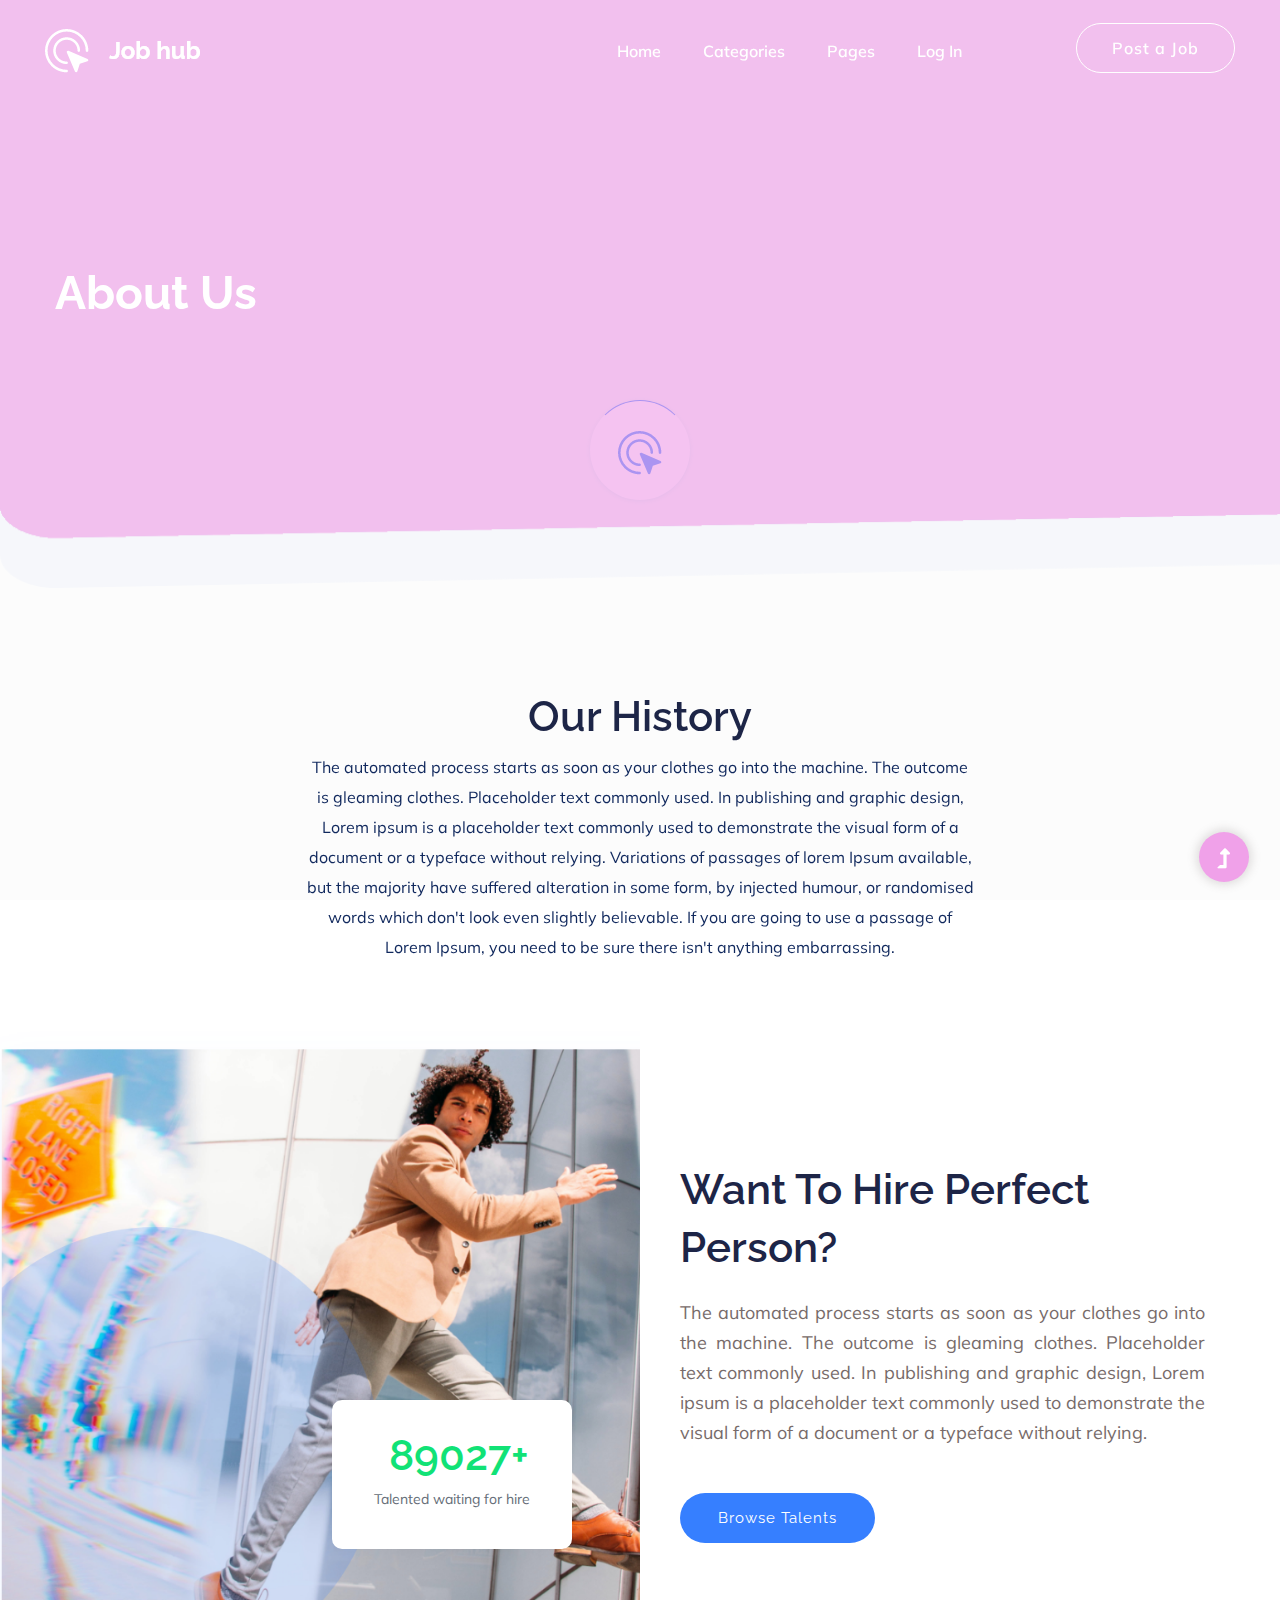
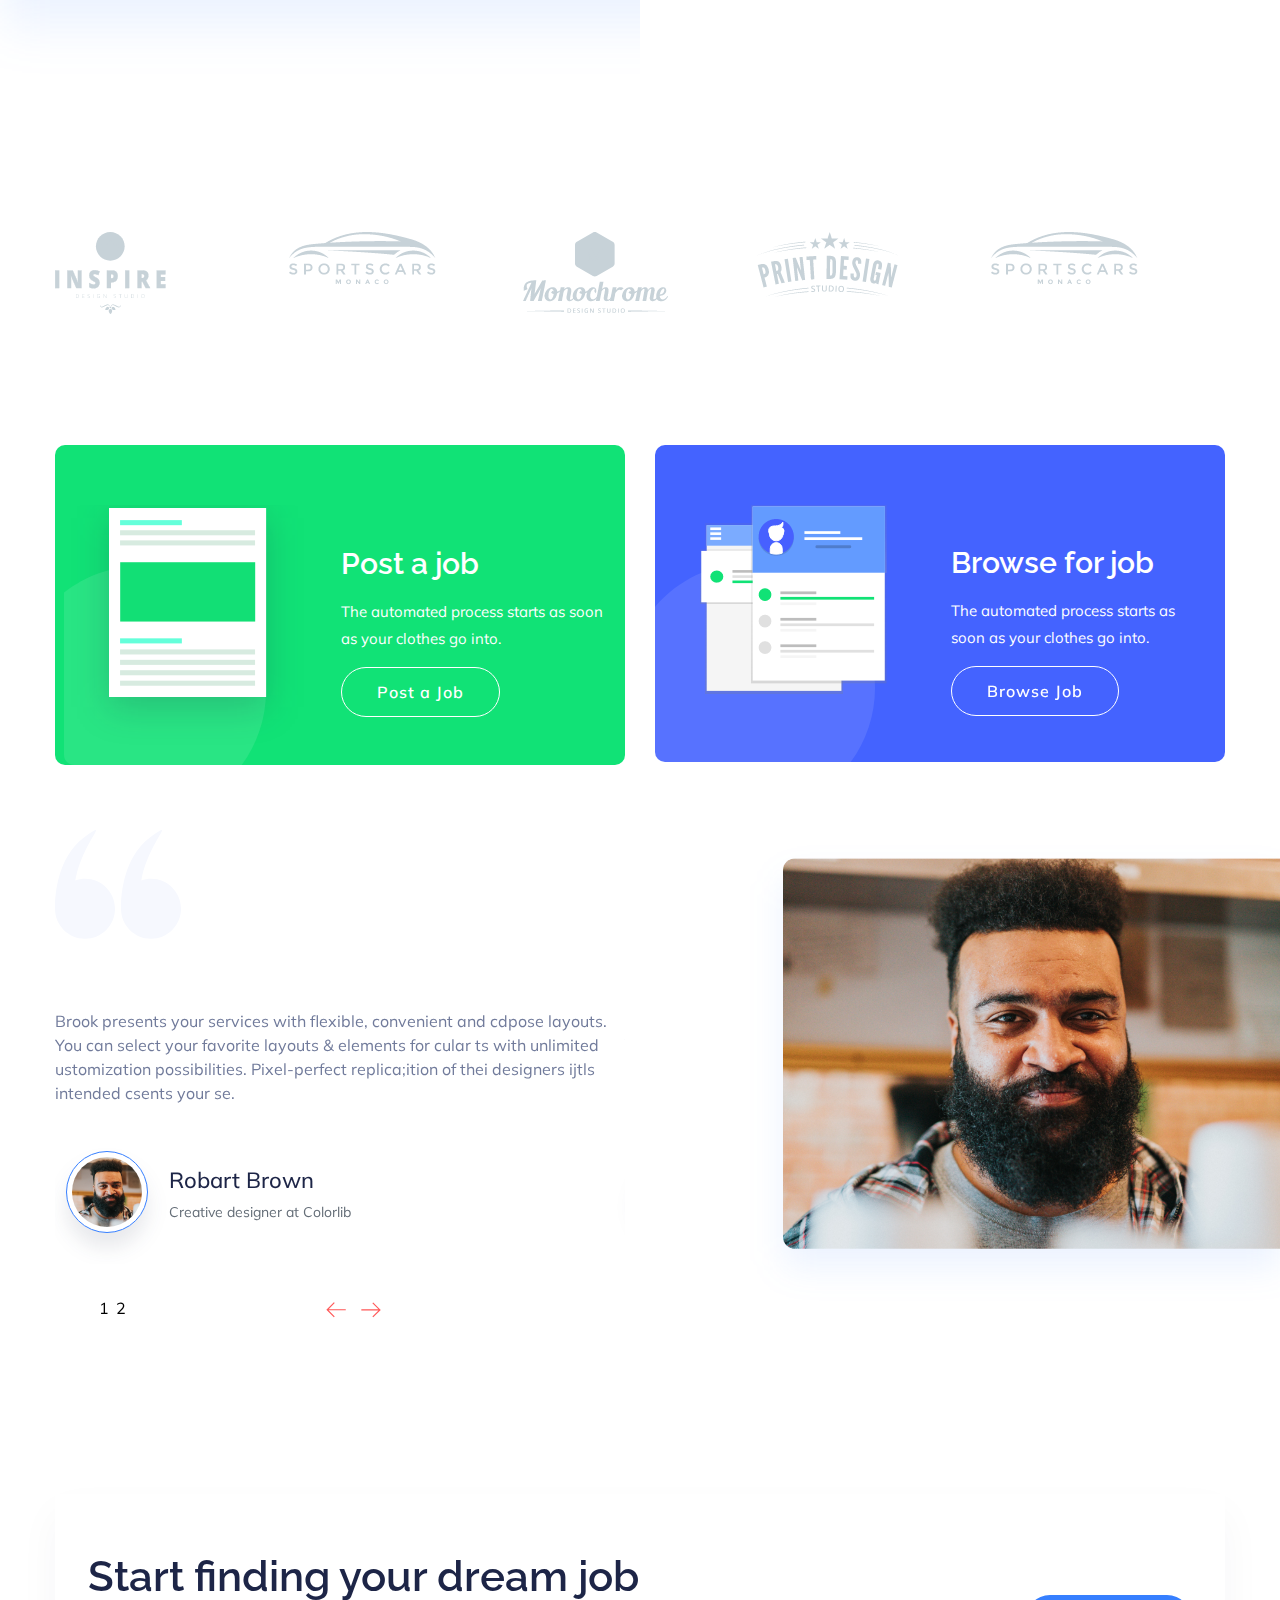
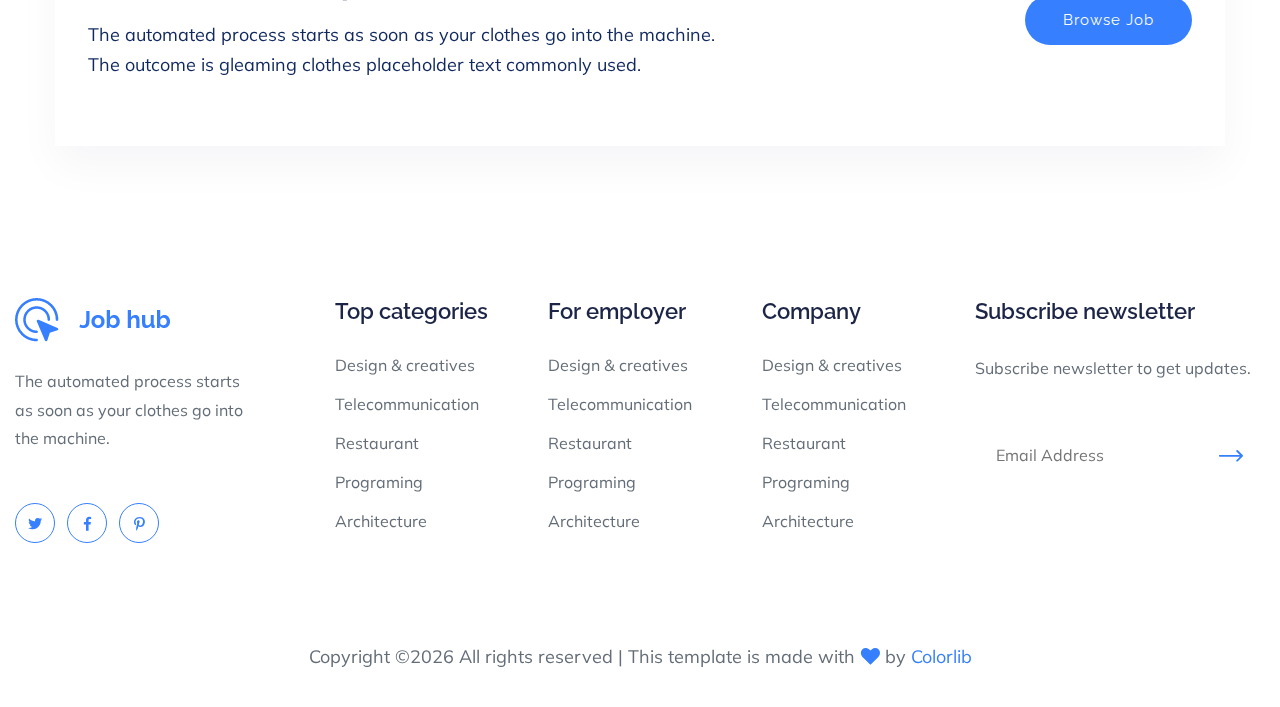
==== commit 329d585c: "title changes" ====
--- a/about.html
+++ b/about.html
@@ -3,7 +3,7 @@
 <head>
     <meta charset="utf-8">
     <meta http-equiv="x-ua-compatible" content="ie=edge">
-    <title>Job board | Template</title>
+    <title>Event finder</title>
     <meta name="description" content="">
     <meta name="viewport" content="width=device-width, initial-scale=1">
     <link rel="manifest" href="site.webmanifest">
--- a/assets/css/style.css
+++ b/assets/css/style.css
@@ -711,7 +711,7 @@
 /* scrollUp */
 /* line 430, C:/Users/HP/Desktop/July-HTML/287.Job_board/Job_board_Template/assets/scss/_common.scss */
 #scrollUp, #back-top {
-  background: #367FFF;
+  background: #f0a1e9;
   height: 50px;
   width: 50px;
   right: 31px;
@@ -3281,7 +3281,7 @@
 
 /* line 78, C:/Users/HP/Desktop/July-HTML/287.Job_board/Job_board_Template/assets/scss/_headerMenu.scss */
 .header-area .header-top .header-info-left .header-social > ul > li > a:hover {
-  color: #367FFF;
+  color: #f0a1e9;
 }
 
 /* line 89, C:/Users/HP/Desktop/July-HTML/287.Job_board/Job_board_Template/assets/scss/_headerMenu.scss */
